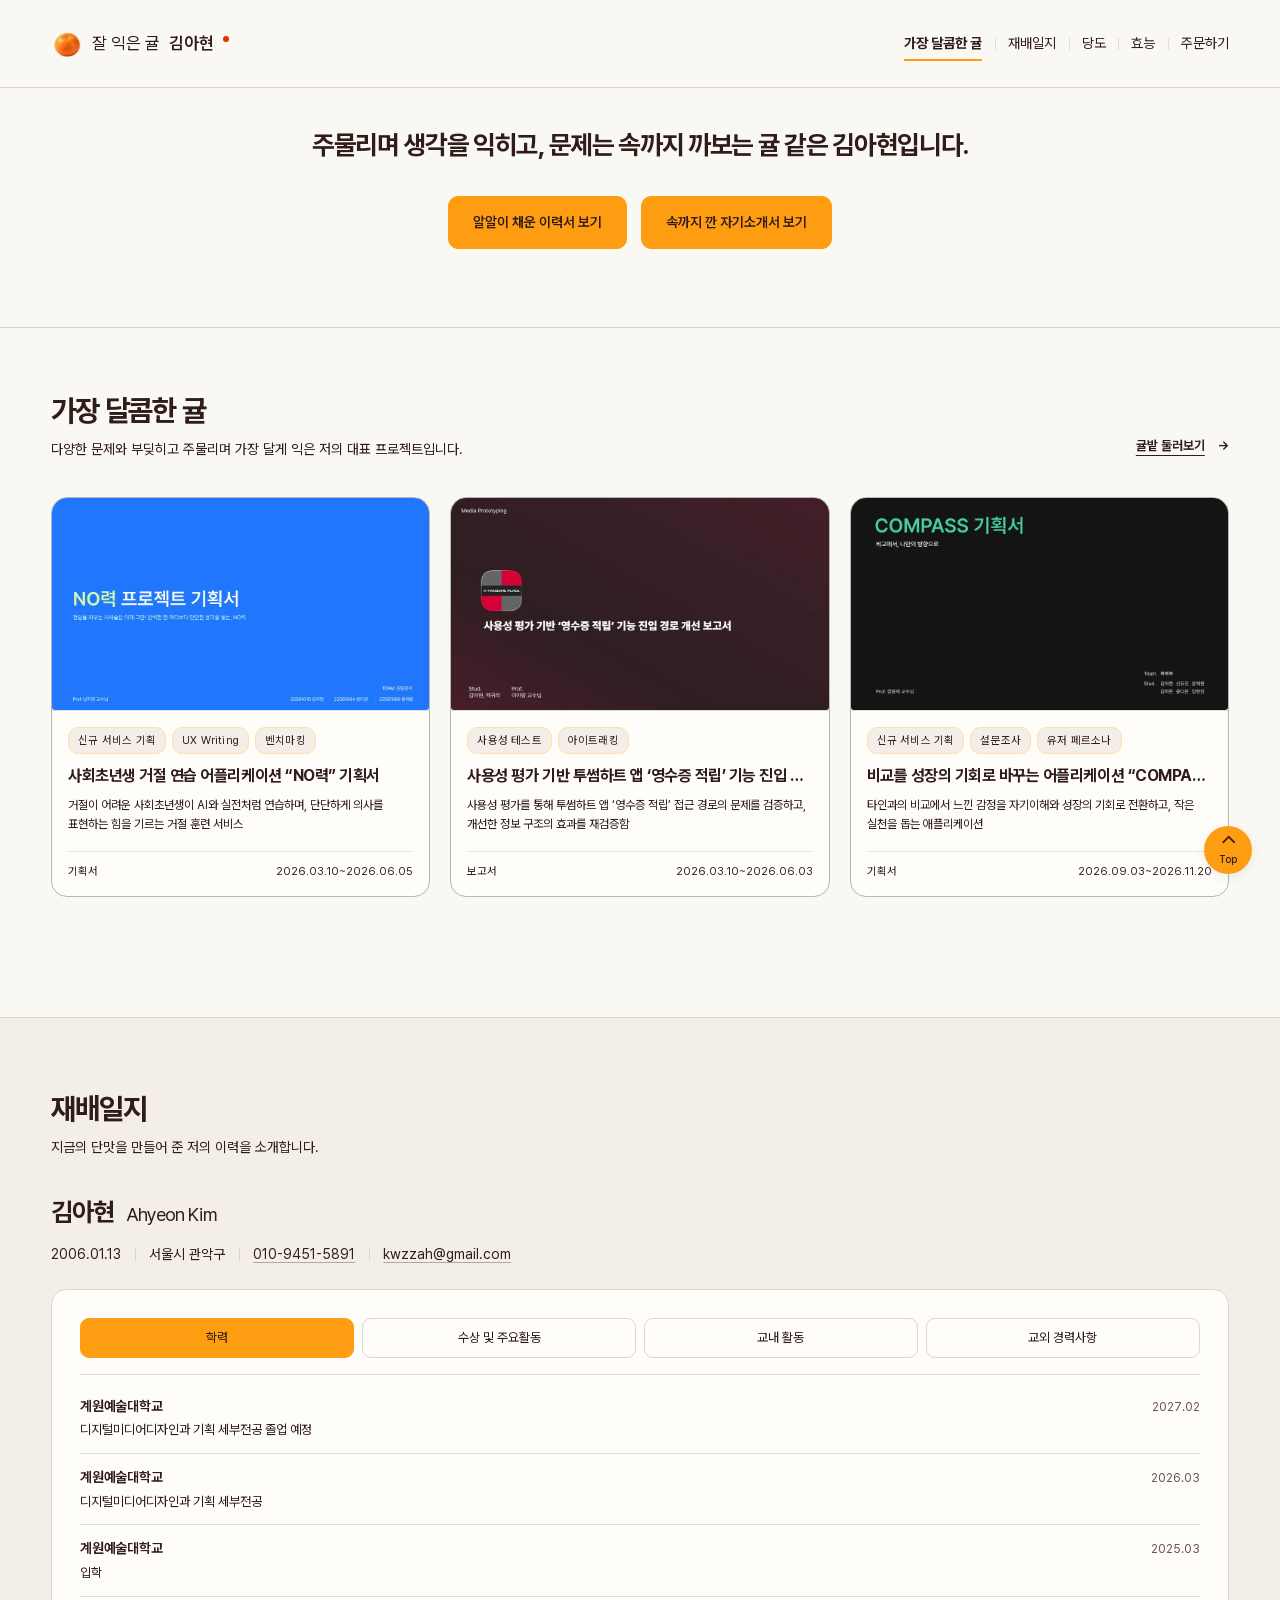
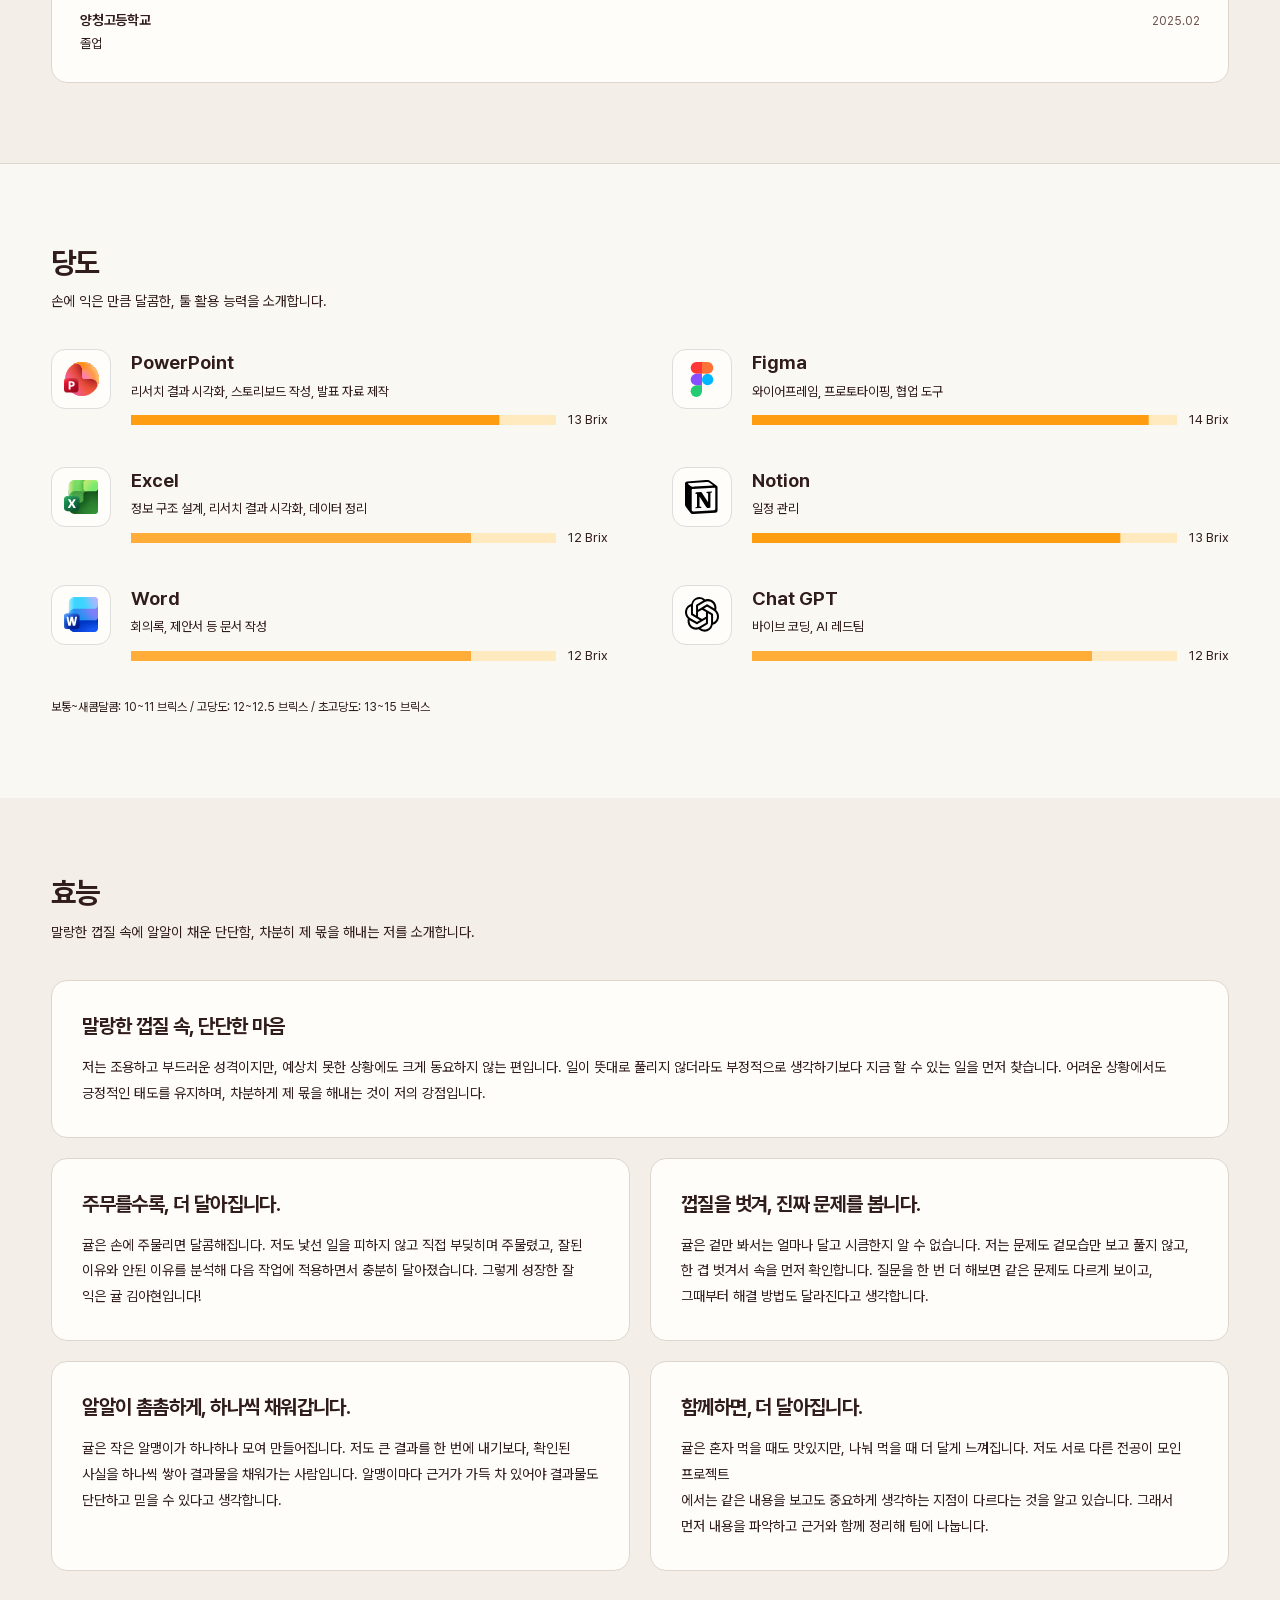
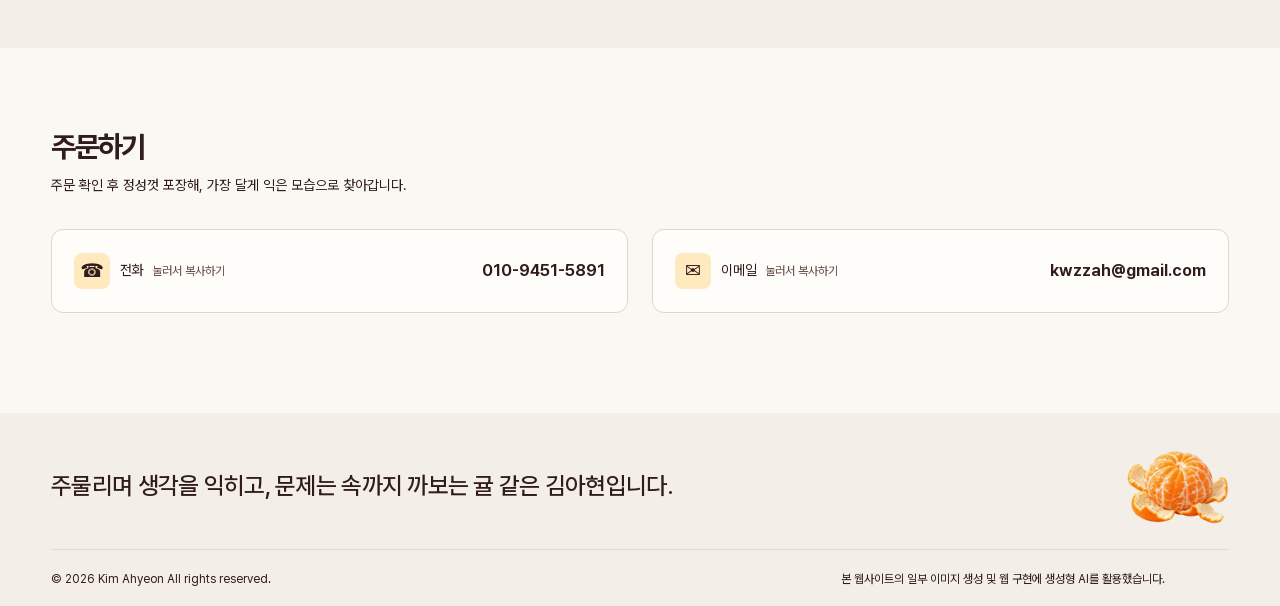
==== index.html @ 986c90f7 "Slightly increase spacing above career profile" ====
<!doctype html>
<html lang="ko">
<head>
  <meta charset="utf-8"><meta name="viewport" content="width=device-width, initial-scale=1">
  <meta name="description" content="주물리며 생각을 익히고, 문제는 속까지 까보는 귤 같은 기획자 김아현의 포트폴리오.">
  <meta name="theme-color" content="#FAF8F3"><title>잘 익은 귤 김아현</title>
  <link rel="icon" href="assets/brand-tangerine.webp" type="image/webp"><link rel="preload" href="assets/fonts/PretendardVariable.woff2" as="font" type="font/woff2" crossorigin>
  <link rel="stylesheet" href="styles.css?v=citrus-palette"><link rel="stylesheet" href="design-v2.css?v=citrus-palette"><link rel="stylesheet" href="storyboard.css?v=citrus-palette"><link rel="stylesheet" href="motion.css?v=citrus-palette">
  <script defer src="data.js?v=kindergarden-screen-previews"></script><script defer src="projects.js?v=detail-awards"></script><script defer src="app.js?v=career-chips"></script>
<script defer src="motion.js?v=contact-cards"></script><link rel="stylesheet" href="palette.css?v=career-profile-spacing"></head>
<body>
  <a class="skip" href="#main">본문 바로가기</a>
  <!-- GNB: 사용자가 지정한 간결한 일반 명칭, 기존 위치와 앵커는 유지. -->
  <header class="header"><a class="brand" href="#home" aria-label="김아현 포트폴리오 홈"><img src="assets/brand-tangerine.webp" alt="" width="32" height="32">잘 익은 귤 <b>김아현</b><span class="brand-dot"></span></a>
    <button id="menu-toggle" class="menu-toggle" aria-controls="gnb" aria-expanded="false">메뉴 <span>＋</span></button>
    <nav id="gnb" aria-label="주 메뉴"><a href="#projects">가장 달콤한 귤</a><a href="#career">재배일지</a><a href="#skills">당도</a><a href="#about">효능</a><a href="#contact">주문하기</a></nav>
  </header>
  <main id="main">
    <div id="home" aria-hidden="true"></div>
    <section id="introduction" class="section introduction" aria-labelledby="intro-title">
      <div class="introduction-copy"><h1 id="intro-title">주물리며 생각을 익히고, 문제는 속까지 까보는 귤 같은 김아현입니다.</h1><div id="personal-downloads" class="intro-documents"></div><p id="document-status" class="document-status" role="status"></p></div>
    </section>
    <!-- 프로젝트: 대표/보고서/기획서/제안서/스토리보드 2Depth를 필터로 제공. -->
    <!-- 메인은 NO력·투썸하트·COMPASS 세 건, 전체 작업은 별도 페이지로 연결. -->
    <section id="projects" class="section featured-projects" aria-labelledby="featured-title"><div class="section-head reveal"><div><h2 id="featured-title">가장 달콤한 귤</h2><p class="eyebrow featured-label">다양한 문제와 부딪히고 주물리며 가장 달게 익은 저의 대표 프로젝트입니다.</p></div><a class="button primary all-projects-link" href="projects.html"><span class="tour-label">귤밭 둘러보기</span> <span aria-hidden="true">→</span></a></div><div class="filters" id="project-filters" hidden></div><p id="project-count" class="sr-only" aria-live="polite"></p><div id="project-grid" class="project-grid"></div><noscript>대표 프로젝트: NO력, 투썸하트, COMPASS. 프로젝트 상세는 JavaScript를 켜면 확인할 수 있습니다.</noscript></section>
    <!-- 이력은 탭 대신 독립적인 선택 칩으로 구현. aria-pressed로 선택 상태 전달. -->
    <!-- A4-6 / A4-8: 이력은 좌측 제목·세로 칩, 우측 테두리 목록으로 구성. -->
    <section id="career" class="section career" aria-labelledby="career-title">
      <div class="career-sidebar">
        <h2 id="career-title">재배일지</h2>
        <p class="eyebrow">지금의 단맛을 만들어 준 저의 이력을 소개합니다.</p>
      </div>
      <section class="career-profile" aria-labelledby="career-profile-title">
        <h3 id="career-profile-title"></h3>
        <dl id="career-profile-details"></dl>
      </section>
      <div class="career-records">
        <div id="career-filters" class="filters" role="group" aria-label="이력 분류"></div>
        <ul id="career-list" class="career-entries" aria-label="학력"></ul>
      </div>
    </section>
    <!-- A4-8: 왼쪽 당도 안내, 오른쪽 도구별 막대. 값은 사용자 화면설계서 기준. -->
    <section id="skills" class="section sweetness" aria-labelledby="skills-title"><h2 id="skills-title">당도</h2><p class="eyebrow">손에 익은 만큼 달콤한, 툴 활용 능력을 소개합니다.</p><div class="sweetness-tools" id="tools"></div><p class="sweetness-legend">보통~새콤달콤: 10~11 브릭스 / 고당도: 12~12.5 브릭스 / 초고당도: 13~15 브릭스</p></section>
    <!-- A4-9: 귤 메타포를 설명하는 한 열의 소개 문단. -->
    <!-- v28: 귤이 굴러온 뒤 소개가 나타나는 스크롤 진행형 실험. -->
    <section id="about" class="section about" aria-labelledby="about-title">
      <div class="about-inner">
        <h2 id="about-title">효능</h2>
        <p class="eyebrow">말랑한 껍질 속에 알알이 채운 단단함, 차분히 제 몫을 해내는 저를 소개합니다.</p>
        <div class="about-stories">
          <article><h3>말랑한 껍질 속, 단단한 마음</h3><p>저는 조용하고 부드러운 성격이지만, 예상치 못한 상황에도 크게 동요하지 않는 편입니다. 일이 뜻대로 풀리지 않더라도 부정적으로 생각하기보다 지금 할 수 있는 일을 먼저 찾습니다. 어려운 상황에서도 긍정적인 태도를 유지하며, 차분하게 제 몫을 해내는 것이 저의 강점입니다.</p></article>
          <article><h3>주무를수록, 더 달아집니다.</h3><p>귤은 손에 주물리면 달콤해집니다. 저도 낯선 일을 피하지 않고 직접 부딪히며 주물렸고, 잘된 이유와 안된 이유를 분석해 다음 작업에 적용하면서 충분히 달아졌습니다. 그렇게 성장한 잘 익은 귤 김아현입니다!</p></article>
          <article><h3>껍질을 벗겨, 진짜 문제를 봅니다.</h3><p>귤은 겉만 봐서는 얼마나 달고 시큼한지 알 수 없습니다. 저는 문제도 겉모습만 보고 풀지 않고, 한 겹 벗겨서 속을 먼저 확인합니다. 질문을 한 번 더 해보면 같은 문제도 다르게 보이고, 그때부터 해결 방법도 달라진다고 생각합니다.</p></article>
          <article><h3>알알이 촘촘하게, 하나씩 채워갑니다.</h3><p>귤은 작은 알맹이가 하나하나 모여 만들어집니다. 저도 큰 결과를 한 번에 내기보다, 확인된 사실을 하나씩 쌓아 결과물을 채워가는 사람입니다. 알맹이마다 근거가 가득 차 있어야 결과물도 단단하고 믿을 수 있다고 생각합니다.</p></article>
          <article><h3>함께하면, 더 달아집니다.</h3><p>귤은 혼자 먹을 때도 맛있지만, 나눠 먹을 때 더 달게 느껴집니다. 저도 서로 다른 전공이 모인 프로젝트<br class="about-line-break">에서는 같은 내용을 보고도 중요하게 생각하는 지점이 다르다는 것을 알고 있습니다. 그래서 먼저 내용을 파악하고 근거와 함께 정리해 팀에 나눕니다.</p></article>
        </div>
      </div>
    </section>
    <section id="contact" class="section contact" aria-labelledby="contact-title">
      <div class="contact-heading">
        <h2 id="contact-title">주문하기</h2>
        <p class="eyebrow">주문 확인 후 정성껏 포장해, 가장 달게 익은 모습으로 찾아갑니다.</p>
      </div>
      <div id="contact-links" class="contact-links"></div>
    </section>
  </main>
  <p id="contact-toast" class="contact-toast" role="status"></p>
  <footer class="portfolio-footer"><div class="footer-main"><p>주물리며 생각을 익히고, 문제는 속까지 까보는 귤 같은 김아현입니다.</p><img src="assets/intro-tangerine.webp" loading="lazy" decoding="async" alt="껍질이 벗겨진 귤" width="1254" height="1254"></div><div class="footer-bottom"><span>© 2026 Kim Ahyeon All rights reserved.</span><span>본 웹사이트의 일부 이미지 생성 및 웹 구현에 생성형 AI를 활용했습니다.</span></div></footer>
  <a class="back-to-top" href="#home" aria-label="맨 위로 이동"><span class="top-arrow" aria-hidden="true">⌃</span><span class="top-label" aria-hidden="true">Top</span></a>
  <!-- 네이티브 dialog: 모달 밖 inert, Tab 포커스 제한, Esc 지원. 해시로 직접 링크 가능. -->
  <dialog id="project-dialog" aria-labelledby="detail-title" aria-describedby="detail-summary"><header class="detail-header"><div><h2 id="detail-title" tabindex="-1"></h2><p id="detail-summary"></p></div><button id="detail-close" type="button" aria-label="프로젝트 상세 닫기">×</button></header><article id="project-detail" class="detail-body"></article></dialog>
</body></html>
---- styles.css ----
/* 1. 디자인 토큰: PDF의 흰 배경/주황 강조를 웹용 아이보리·귤색으로 확장.
 * PDF에 색상값과 폰트 지정은 없으므로 아래 값은 구현자가 선택한 값이다.
 * 외부 폰트·라이브러리 없이 오프라인에서도 동작한다. */
:root{--paper:#f7f5ed;--ink:#28372c;--muted:#647067;--orange:#b84909;--fruit:#ff8b16;--line:#d6d8cc;--green:#344e3a;--radius:22px;--pad:clamp(22px,5.7vw,100px)}
*{box-sizing:border-box}html{scroll-behavior:smooth;scroll-padding-top:100px}body{margin:0;background:var(--paper);color:var(--ink);font-family: "Pretendard","Apple SD Gothic Neo","Malgun Gothic",system-ui,sans-serif;line-height:1.65;word-break:keep-all}button,input,textarea{font:inherit}button,a{-webkit-tap-highlight-color:transparent}button{cursor:pointer}a{color:inherit;text-underline-offset:5px}button:disabled{cursor:default}img{max-width:100%;display:block}h1,h2,h3,h4,p{margin:0}h1,h2{letter-spacing:-.055em;line-height:1.22}h2{font-size:clamp(34px,4.1vw,62px);font-weight:600}h3{font-size:24px;letter-spacing:-.035em}em{color:var(--ink);font-style:normal}small{font-size:12px}a:focus-visible,button:focus-visible,input:focus-visible,textarea:focus-visible{outline:3px solid var(--orange);outline-offset:5px}.sr-only{position:absolute;width:1px;height:1px;padding:0;overflow:hidden;clip:rect(0,0,0,0);white-space:nowrap}.skip{position:fixed;top:-70px;left:20px;background:var(--ink);color:var(--ink);padding:12px;z-index:100}.skip:focus{top:15px}
/* 2. 전역 내비게이션: sticky 위치와 앵커 여백. 모바일은 명시적 펼침 버튼. */
.header{height:88px;padding:0 var(--pad);display:flex;align-items:center;justify-content:space-between;border-bottom:1px solid var(--line);position:sticky;top:0;background:rgba(247,245,237,.96);z-index:20;gap:25px}.brand{display:flex;align-items:center;gap:9px;text-decoration:none;white-space:nowrap;font-size:17px}.brand b{font-weight:600}.brand-dot{width:6px;height:6px;border-radius:50%;background:var(--orange);align-self:flex-start;margin-top:8px}.header nav{display:flex;align-items:center;gap:clamp(15px,2.5vw,40px)}nav a{text-decoration:none;font-size:14px;position:relative}nav small{display:block;color:var(--ink);font-size:10px}nav a::after{content:'';position:absolute;bottom:-6px;left:0;width:0;height:2px;background:var(--orange);transition:width .2s}nav a:hover::after,nav a[aria-current]::after{width:100%}.nav-contact{border:1px solid var(--ink);border-radius:30px;padding:9px 17px}.menu-toggle{display:none;border:0;background:transparent}.section{padding:100px var(--pad);scroll-margin-top:20px;max-width:1800px;margin:auto}.eyebrow{font-size:11px;letter-spacing:.15em;font-weight:600;margin-bottom:22px}.live-dot{display:inline-block;background:var(--orange);width:7px;height:7px;border-radius:50%;margin-right:7px}.button{display:inline-flex;align-items:center;justify-content:space-between;gap:35px;border-radius:40px;padding:17px 26px;text-decoration:none;border:1px solid var(--ink);font-size:14px;transition:transform .2s,background .2s}.button:hover{transform:translateY(-3px)}.primary{background:var(--green);color:var(--ink)}.primary:hover{background:#203b28}
/* 3. 귤 히어로. 벡터 자산은 해상도 독립적이고 장식은 보조기기에서 제외된다. */
.hero{display:grid;grid-template-columns:1fr 1fr;align-items:center;padding-top:70px;padding-bottom:25px;gap:30px;min-height:calc(100svh - 88px)}h1{font-size:clamp(44px,5.1vw,80px);font-weight:600}.hero-description{color:var(--ink);font-size:15px;margin:24px 0 30px}.document-links{display:flex;gap:20px;flex-wrap:wrap;margin-top:23px;font-size:12px}.unavailable{color:var(--ink);font-size:12px}.hero-art{position:relative;display:flex;flex-direction:column;align-items:center;justify-content:center;min-height:480px}.orbit-label{font-size:10px;letter-spacing:.25em;transform:rotate(-10deg);margin-bottom:0}.fruit-button{border:0;background:transparent;position:relative;padding:0;width:min(100%,520px);aspect-ratio:1;border-radius:50%}.whole{display:block;transition:transform .5s,opacity .4s}.whole img{width:100%;filter:drop-shadow(12px 30px 17px #7f6b3521)}.fruit-button:hover .whole{transform:rotate(-7deg) scale(1.04)}.inside{position:absolute;inset:17%;border-radius:50%;background:repeating-conic-gradient(#ffba51 0deg 66deg,#fff0c8 66deg 72deg);border:16px solid #f48213;opacity:0;transform:scale(.7) rotate(-25deg);transition:opacity .4s,transform .5s;box-shadow:0 20px 30px #ac691820}.inside span{position:absolute;font-size:14px;font-weight:700;color:var(--ink)}.inside span:nth-child(1){left:60%;top:25%}.inside span:nth-child(2){left:68%;top:55%}.inside span:nth-child(3){left:41%;top:73%}.inside span:nth-child(4){left:15%;top:50%}.inside span:nth-child(5){left:28%;top:20%}.fruit-button[aria-pressed=true] .whole{opacity:0;transform:scale(.8) rotate(15deg)}.fruit-button[aria-pressed=true] .inside{opacity:1;transform:scale(1) rotate(0)}.sticker{position:absolute;right:0;top:58%;background:#eef0d8;border:1px solid #536944;border-radius:50%;width:118px;height:118px;display:flex;flex-direction:column;justify-content:center;align-items:center;transform:rotate(14deg);font-size:16px;line-height:1.2;pointer-events:none}.sticker b{font-size:30px}.sticker small{margin-top:8px}.art-caption{font-size:12px;transform:rotate(-4deg);color:var(--ink)}.art-caption span{font-size:28px;padding-left:10px}.hero-foot{grid-column:1/-1;display:flex;justify-content:space-between;border-top:1px solid var(--line);padding-top:24px;font-size:10px;color:var(--ink);margin-top:30px}.hero-foot a{text-decoration:none;letter-spacing:.15em}.manifesto{background:var(--green);color:var(--ink);display:flex;align-items:center;justify-content:space-around;gap:25px;padding:22px;overflow:hidden;font-size:clamp(15px,2.5vw,34px);letter-spacing:-.03em;white-space:nowrap}.manifesto img{width:35px;transform:rotate(-15deg)}
/* 4. 목록: 첫 대표 프로젝트는 넓게, 나머지는 두 열. 문서 종류는 필터로 분리. */
.section-head{display:flex;justify-content:space-between;align-items:flex-end;margin-bottom:35px;gap:30px}.section-head>p{font-size:14px;color:var(--ink)}.filters{display:flex;gap:8px;flex-wrap:wrap;margin-bottom:30px}.filters button{border:1px solid var(--line);border-radius:30px;background:transparent;padding:10px 18px;font-size:13px;color:var(--ink);transition:background .2s}.filters button:hover{border-color:var(--green)}.filters button[aria-pressed=true]{background:var(--ink);color:var(--ink);border-color:var(--ink)}.project-grid{display:grid;grid-template-columns:1fr 1fr;gap:38px 26px}.project-card{min-width:0}.project-card:first-child.featured{grid-column:1/-1;display:grid;grid-template-columns:1.4fr 1fr;gap:40px;align-items:center}.card-visual{position:relative;min-height:280px;aspect-ratio:1.55;border-radius:var(--radius);padding:32px;display:flex;align-items:center;justify-content:center;overflow:hidden;text-decoration:none;background:#e1e7f2}.blue{background:#dbe5f8}.wine{background:#eadbda}.purple{background:#e4def2}.green{background:#e3ead5}.sand{background:#ede3d1}.sage{background:#dee7df}.mint{background:#d6e9e0}.card-visual img{width:100%;box-shadow:0 14px 35px #25302222;transition:transform .4s;border-radius:3px}.card-visual:hover img{transform:rotate(-2deg) scale(1.04)}.card-visual .card-number{position:absolute;top:18px;left:20px;font-size:11px;letter-spacing:.13em}.card-arrow{position:absolute;right:17px;bottom:17px;border-radius:50%;width:42px;height:42px;display:grid;place-items:center;background:var(--paper);font-size:23px;transition:transform .25s}.card-visual:hover .card-arrow{transform:rotate(45deg)}.card-type-art{text-align:center;font-size:clamp(32px,4vw,64px);letter-spacing:-.04em;font-weight:600}.card-type-art small{display:block;font-size:12px;letter-spacing:.15em;font-weight:400}.card-meta{padding-top:20px}.featured .card-meta{padding:0}.tag-row{display:flex;gap:8px;flex-wrap:wrap;margin-bottom:13px;font-size:10px;letter-spacing:.02em}.tag-row span{border:1px solid var(--line);border-radius:20px;padding:4px 9px}.tag-row .award{background:#edf0df;border-color:#9aa77d}.card-meta h3{font-size:28px;margin-bottom:10px}.card-meta h3 a{text-decoration:none}.card-meta p{font-size:14px;color:var(--ink);margin-bottom:18px}.text-link{font-size:13px;font-weight:600}.source-note{font-size:11px;color:var(--ink);margin-top:26px}.career{border-top:1px solid var(--line);border-bottom:1px solid var(--line);background:#eff0e5}.career-layout{display:grid;grid-template-columns:.7fr 1.3fr;gap:65px}.tree-art{display:flex;align-items:center;justify-content:center;flex-direction:column;padding-top:15px}.tree-crown{background:#d5dfc6;border-radius:50% 50% 45% 45%;height:250px;width:280px;position:relative}.tree-crown img{width:90px;position:absolute;left:90px;top:60px}.tree-crown span{position:absolute;font-size:12px;border:1px solid #8b9b73;border-radius:30px;padding:5px 12px;left:20px;top:65px}.tree-crown span+span{left:auto;right:20px;top:150px}.tree-trunk{width:9px;height:75px;background:#788365;margin-top:-8px}.tree-art>p{font-size:10px;letter-spacing:.16em;border-top:1px solid #8b9b73;padding-top:15px;width:90%;text-align:center}.career-row{padding:24px 0;border-bottom:1px solid #c9cebf;display:grid;grid-template-columns:60px 1fr;gap:18px}.career-row>span{color:var(--ink);font-size:13px}.career-row h3{font-size:19px}.career-row p{font-size:13px;color:var(--ink);margin-top:6px}.skill-layout{display:grid;grid-template-columns:1fr 1fr;gap:50px}.tool-panel{border:1px solid var(--line);padding:35px;border-radius:var(--radius)}.tool-panel>p{font-size:13px;color:var(--ink);margin-top:8px}.tool-list{margin-top:22px}.tool-item{padding:14px 0;border-bottom:1px solid var(--line);display:flex;justify-content:space-between;align-items:center;gap:15px}.tool-item span{font-size:10px;color:var(--ink);text-align:right}.process{padding:0;list-style:none;margin:24px 0 0}.process li{display:flex;gap:22px;padding:23px 0;border-top:1px solid var(--line)}.process li>span{color:var(--ink);font-size:12px}.process h4{font-size:20px}.process p{font-size:14px;color:var(--ink);margin:8px 0}.process a{font-size:12px}.about{display:grid;grid-template-columns:1fr 1.3fr;gap:60px;background:#ece8dc;border-radius:32px;margin:0 var(--pad);padding:70px;max-width:none}.about-seal{display:grid;place-content:center;border:1px solid var(--orange);color:var(--ink);height:120px;width:120px;border-radius:50%;text-align:center;transform:rotate(-12deg);margin-top:40px}.large-copy{font-size:clamp(24px,2.7vw,40px);line-height:1.45;letter-spacing:-.035em;margin-bottom:25px}.about-copy>p:not(.large-copy){font-size:14px;margin-top:18px;color:var(--ink)}.profile{margin-top:35px}.profile div{display:grid;grid-template-columns:90px 1fr;padding:10px 0;border-top:1px solid #c8c7bc;font-size:13px}.profile dd{margin:0}.profile dt{color:var(--ink)}.contact{display:grid;grid-template-columns:1fr 1fr;gap:80px}.contact>div>p:not(.eyebrow){margin-top:25px;color:var(--ink);font-size:14px}.contact-info{font-size:13px;margin-top:35px}.contact-info div{display:grid;grid-template-columns:65px 1fr;padding:9px 0}.contact-info dd{margin:0;color:var(--ink);overflow-wrap:anywhere}.contact form{padding:34px;border:1px solid var(--line);border-radius:var(--radius)}form h3{margin-bottom:22px}form label{display:block;font-size:12px;margin:18px 0 8px}input,textarea{display:block;width:100%;border:0;border-bottom:1px solid #a8b0a3;background:transparent;border-radius:0;padding:10px 0;color:var(--ink);font-size:14px}textarea{resize:vertical}form .button{width:100%;margin-top:26px}#form-status{font-size:11px;color:var(--ink);margin-top:15px}footer{padding:35px var(--pad);border-top:1px solid var(--line);display:flex;align-items:center;justify-content:space-between;gap:25px;font-size:10px}footer p{max-width:330px;color:var(--ink)}footer>a:last-child{white-space:nowrap}
/* 5. 상세 보기: 충분한 너비와 내부 스크롤. 표지는 실제 PDF 발췌만 사용. */
dialog{width:min(1100px,calc(100% - 32px));max-height:calc(100svh - 32px);padding:0;background:var(--paper);color:var(--ink);border:1px solid var(--line);border-radius:22px}dialog::backdrop{background:#142619a8;backdrop-filter:blur(5px)}body.modal-open{overflow:hidden}.dialog-bar{display:flex;justify-content:space-between;align-items:center;position:sticky;top:0;z-index:2;padding:18px 28px;background:var(--paper);border-bottom:1px solid var(--line);font-size:13px}.dialog-bar button{background:var(--ink);color:var(--ink);border:0;border-radius:25px;padding:8px 17px}.back-link{text-decoration:none}#project-detail{padding:clamp(22px,5vw,60px)}#project-detail h2{font-size:clamp(32px,4vw,54px);margin-bottom:16px}.detail-intro{font-size:18px;color:var(--ink);margin-bottom:30px}.detail-nav{display:flex;gap:15px;flex-wrap:wrap;font-size:12px;margin:25px 0}.detail-meta{display:grid;grid-template-columns:1fr 1fr;gap:0 30px;margin:20px 0 40px}.detail-meta div{border-top:1px solid var(--line);padding:14px 0;font-size:13px}.detail-meta dt{color:var(--ink);font-size:11px}.detail-meta dd{margin:5px 0 0}.detail-section{margin-top:42px;scroll-margin-top:90px}.detail-section h3{margin-bottom:14px}.detail-section p{font-size:14px;color:var(--ink)}.detail-section img{width:100%;border-radius:8px;margin:20px 0 10px}.download-row{display:flex;justify-content:space-between;gap:20px;align-items:center;border-top:1px solid var(--line);padding:18px 0}.download-row strong{font-size:14px}.download-row .button{padding:10px 18px;white-space:nowrap}.detail-end{border-top:1px solid var(--line);margin-top:45px;padding-top:25px;display:flex;justify-content:space-between;gap:20px;font-size:13px}
/* 6. 모션: 콘텐츠는 기본 노출. observer 생성 후에만 reveal 대기 상태 적용.
 * reduced-motion에서는 모든 이동/회전과 smooth scroll을 제거한다. */
.reveal{transition:opacity .65s,transform .65s}.motion-ready .reveal:not(.visible){opacity:0;transform:translateY(22px)}
@media(min-width:1600px){.hero{min-height:820px}}@media(max-width:1000px){.header{padding:0 24px}nav small{display:none}.header nav{gap:17px}.hero{padding-top:50px}.hero-art{min-height:350px}.sticker{width:90px;height:90px;right:-8px}.sticker b{font-size:24px}.career-layout{gap:25px}.skill-layout,.contact{gap:30px}.about{padding:45px;gap:30px}footer p{display:none}.card-visual{padding:25px;min-height:230px}}
@media(max-width:740px){html{scroll-padding-top:80px}.header{height:72px}.brand{font-size:15px}.menu-toggle{display:block;font-size:13px}.menu-toggle span{margin-left:8px}.header nav{display:none;position:absolute;top:72px;left:0;right:0;background:var(--paper);padding:20px 24px;border-bottom:1px solid var(--line);flex-direction:column;align-items:stretch;gap:0}.header nav.open{display:flex}.header nav a{padding:13px 0}.header nav small{display:inline;margin-left:10px}.header nav .nav-contact{padding:12px 18px;margin-top:10px}.section{padding-top:65px;padding-bottom:65px}.hero{grid-template-columns:1fr;padding-top:45px;gap:10px}.hero h1{font-size:clamp(42px,8.5vw,62px)}.hero-copy{position:relative;z-index:1}.hero-description{font-size:14px}.hero-art{min-height:0;width:min(100%,350px);justify-self:center;margin-top:20px}.orbit-label{font-size:8px}.fruit-button{max-width:340px}.sticker{right:0}.hero-foot{margin-top:25px;padding-top:20px;gap:15px}.hero-foot>span:first-child{display:none}.manifesto{justify-content:flex-start;font-size:21px;padding:18px}.manifesto img{width:27px}.section-head{display:block}.section-head>p{margin-top:20px}.eyebrow{margin-bottom:16px}.filters{gap:7px}.filters button{font-size:12px;padding:8px 12px}.project-grid{grid-template-columns:1fr;gap:32px}.project-card:first-child.featured{display:block}.card-visual{min-height:220px}.featured .card-meta{padding-top:20px}.card-meta h3{font-size:25px}.career-layout,.skill-layout,.contact,.about{grid-template-columns:1fr}.tree-art{display:none}.tool-panel{padding:25px}.about{padding:40px 25px;margin:0 16px}.about-label{display:grid;grid-template-columns:1fr 100px}.about-label .eyebrow{grid-column:1/-1}.about-seal{margin-top:0;width:95px;height:95px;font-size:13px}.profile{margin-bottom:0}.contact form{padding:25px}.contact{gap:35px}footer{flex-wrap:wrap;padding:28px 22px;gap:20px}footer .brand{width:100%}.detail-meta{grid-template-columns:1fr}.download-row{align-items:flex-start;flex-direction:column;gap:8px}.dialog-bar{padding:15px}.detail-end{flex-wrap:wrap}.inside span{font-size:11px}}
@media(prefers-reduced-motion:reduce){html{scroll-behavior:auto}*,*::before,*::after{animation:none!important;transition:none!important}.motion-ready .reveal:not(.visible){opacity:1;transform:none}.fruit-button:hover .whole{transform:none}.card-visual:hover img{transform:none}.button:hover{transform:none}}
---- design-v2.css ----
/* 요청한 두 번째 디자인 버전. 공통 섹션/접근성 규칙은 styles.css를 재사용한다.
 * Pretendard를 로컬 번들로 제공해 설치 여부와 네트워크 상태에 의존하지 않는다. */
@font-face{font-family:'Pretendard';src:url('assets/fonts/PretendardVariable.woff2') format('woff2');font-weight:100 900;font-style:normal;font-display:swap}
:root{--paper:#FAFAFA;--ink:#222222;--muted:#696969;--orange:#FF9900;--fruit:#FF9900;--line:#e7e7eb;--green:#222222;--radius:22px;--pad:clamp(22px,4vw,76px)}
body{font-family:'Pretendard',system-ui,sans-serif;background:#FAFAFA}em{color:var(--ink);text-decoration:underline;text-decoration-color:var(--orange);text-decoration-thickness:.075em;text-underline-offset:.11em}.header{background:rgba(250,250,250,.97)}.primary{background:var(--orange);border-color:var(--orange);color:var(--ink);font-weight:650}.primary:hover{background:#ffb13c}.brand img{object-fit:contain}.section-head>p{max-width:270px}.nav-contact{border-color:#d1d1d1}.hero{gap:20px;padding-top:40px;padding-bottom:20px;min-height:calc(100svh - 88px)}h1{font-size:clamp(42px,4.6vw,70px)}.hero-description{margin:22px 0}.document-links{margin-top:18px}.hero-art{min-height:420px}.orbit-label{transform:none;letter-spacing:.16em;color:var(--ink);font-size:10px}.fruit-button{width:min(100%,540px);border-radius:20px}.fruit-scene{display:block;position:relative;width:100%;aspect-ratio:1;will-change:transform}.fruit-scene>span{position:absolute;inset:0;display:block}.fruit-scene img{height:100%;width:100%;object-fit:contain;filter:none}.whole{opacity:1;transition:opacity .25s;z-index:2}.fruit-button:hover .whole{transform:none}.peeled-photo{opacity:0;transform:scale(.93);transition:opacity .7s .1s,transform .9s;z-index:1}.peel-shell{opacity:0;z-index:3;pointer-events:none;transform-origin:50% 80%;transition:transform 1s cubic-bezier(.2,.7,.2,1),opacity .85s}.peel-left{clip-path:polygon(0 0,50% 0,49% 100%,0 100%)}.peel-right{clip-path:polygon(50% 0,100% 0,100% 100%,51% 100%)}.fruit-button.peeling .whole{opacity:0}.fruit-button.peeling .peeled-photo{opacity:1;transform:scale(1)}.fruit-button.peeling .peel-left{animation:rind-left 1.15s both}.fruit-button.peeling .peel-right{animation:rind-right 1.15s both}.fruit-button.squeezing .fruit-scene{animation:knead .72s cubic-bezier(.36,0,.26,1)}
/* 첫 번째와 두 번째 제스처: 살짝 줄었다 원래 크기로 돌아오며 부드러운 질감을 표현. */
@keyframes knead{0%,100%{transform:scale(1)}38%{transform:scale(.91,.88) rotate(-1.2deg)}68%{transform:scale(1.025,1.015) rotate(.5deg)}}
/* 사진 껍질 레이어를 좌우로 열며 같은 구도의 속살 사진으로 전환. */
@keyframes rind-left{0%{opacity:1;transform:none}70%{opacity:.55;transform:translate(-12%,13%) rotate(-15deg) scale(.93)}100%{opacity:0;transform:translate(-19%,22%) rotate(-24deg) scale(.9)}}
@keyframes rind-right{0%{opacity:1;transform:none}70%{opacity:.55;transform:translate(12%,13%) rotate(15deg) scale(.93)}100%{opacity:0;transform:translate(19%,22%) rotate(24deg) scale(.9)}}
.intro-progress{display:flex;gap:15px;justify-content:center;margin-top:-4px;font-size:11px;color:var(--ink)}.intro-progress span{border-top:2px solid #ddd;padding-top:7px;transition:border-color .3s,color .3s}.intro-progress span.complete{border-color:var(--orange);color:var(--ink)}.art-caption{margin-top:13px;transform:none;text-align:center;font-size:12px}.hero-foot{margin-top:15px;padding-top:16px}.hero-foot a{letter-spacing:0}.hero-foot>span:last-child{font-variant-numeric:tabular-nums;color:var(--ink)}.manifesto{background:#fff1d9;color:var(--ink);border-block:1px solid #ffe0a8;font-size:clamp(17px,2vw,27px)}.manifesto img{width:30px;transform:none}.career{background:#f5f5f7}.tree-crown{background:#efefef}.tree-trunk{background:#aaa}.tree-art>p{border-color:#ccc}.career-row{border-color:var(--line)}.career-row>span,.process li>span{color:var(--ink)}.about{background:#f0f0f2}.about-seal{background:#fff7e7;color:var(--ink);border-color:var(--orange)}
.fruit-scene{overflow:hidden;border-radius:20px}/* 껍질의 이동 레이어가 페이지 가로 넘침을 만들지 않게 한정한다. */
/* 이미지/역량/제목/한줄소개/날짜를 하나의 카드 안에 그룹화.
 * 첫 카드만 늘리는 규칙을 제거해 대표 프로젝트도 동등한 무게로 보인다. */
.project-grid{display:grid;grid-template-columns:repeat(4,minmax(0,1fr));gap:24px}.project-card,.project-card:first-child.featured{grid-column:auto;display:flex;flex-direction:column;gap:0;border:1px solid #e9e9ef;border-radius:22px;overflow:hidden;background:#fff;transition:transform .22s,box-shadow .22s;min-width:0}.project-card:hover{transform:translateY(-5px);box-shadow:0 12px 26px #2222220a}.card-visual{border-radius:0;min-height:0;width:100%;aspect-ratio:1.55;padding:20px;flex-shrink:0}.card-visual img{width:100%;height:auto;max-height:100%;object-fit:contain;box-shadow:0 7px 18px #22222213;transition:transform .4s}.card-visual:hover img{transform:scale(1.035)}.card-type-art{font-size:clamp(24px,2.7vw,42px);line-height:1.3}.card-type-art small{font-size:10px;letter-spacing:0;margin-top:10px}.card-arrow{width:29px;height:29px;right:12px;bottom:12px;font-size:17px}.card-meta,.featured .card-meta{display:flex;flex-direction:column;flex:1;padding:20px}.tag-row{gap:6px;margin-bottom:13px;min-height:28px}.tag-row span{font-size:11px;padding:4px 9px;line-height:1.6;background:#fff7e8;border:1px solid #ffe0a6;color:var(--ink);border-radius:10px}.card-meta h3{font-size:23px;line-height:1.3;letter-spacing:-.025em;margin:0 0 12px}.card-meta h3 a{display:inline-block}.card-meta p.card-summary{font-size:14px;line-height:1.65;color:var(--ink);min-height:70px;margin:0 0 25px;font-weight:400}.card-date{border-top:1px solid #eeeeef;padding-top:14px;display:flex;gap:8px;align-items:center;margin-top:auto;color:var(--ink);font-size:12px;line-height:1.5}.card-date>span:first-child{color:var(--ink);font-size:18px}.filters button[aria-pressed=true]{background:#222;color:var(--ink)}.tool-item span{color:var(--ink)}.contact form{background:#fff}.profile div{border-color:#d9d9df}
@media(min-width:1600px){.hero{min-height:calc(100svh - 88px)}}
@media(max-width:1000px){.project-grid{grid-template-columns:repeat(2,minmax(0,1fr))}.card-type-art{font-size:36px}.hero-art{min-height:340px}.intro-progress{gap:10px;font-size:10px}}
@media(max-width:740px){.hero{min-height:calc(100svh - 72px);grid-template-columns:1fr;padding-top:25px;padding-bottom:18px;gap:8px}.hero h1{font-size:clamp(32px,7.8vw,48px)}.hero .eyebrow{font-size:9px;margin-bottom:14px}.hero-description{font-size:12px;margin:14px 0}.hero .button{font-size:12px;padding:12px 18px}.document-links{font-size:10px;margin-top:12px;gap:15px}.document-links .unavailable{font-size:10px}.hero-art{width:min(100%,290px);min-height:0;margin-top:0}.fruit-button{width:260px;max-width:100%}.orbit-label{font-size:8px;margin-top:7px}.intro-progress{margin-top:-9px;font-size:10px;gap:13px}.art-caption{font-size:10px;margin-top:8px}.hero-foot{margin-top:8px;font-size:9px;padding-top:12px;gap:10px}.hero-foot a{font-size:9px}.hero-foot>span:first-child{display:none}.project-grid{grid-template-columns:repeat(2,minmax(0,1fr));gap:14px}.card-meta,.featured .card-meta{padding:16px}.card-meta h3{font-size:20px}.card-meta p.card-summary{font-size:12px;min-height:80px}.tag-row span{font-size:10px;padding:3px 6px}.card-visual{padding:13px}.card-type-art{font-size:25px}.card-date{font-size:10px}.project-card{border-radius:18px}.manifesto{font-size:18px}.about-seal{background:#fff7e7}}
@media(max-width:520px){.project-grid{grid-template-columns:1fr}.card-meta{padding:22px}.card-meta p.card-summary{min-height:0;font-size:14px}.card-visual{aspect-ratio:1.7;padding:22px}.card-meta h3{font-size:25px}.card-date{font-size:12px}.tag-row span{font-size:12px}.card-type-art{font-size:40px}}
@media(prefers-reduced-motion:reduce){.fruit-button.squeezing .fruit-scene{animation:none}.fruit-button.peeling .peel-shell{animation:none;opacity:0}.peeled-photo{transition:none}.project-card:hover{transform:none;box-shadow:none}}

/* v3: 인트로와 소개를 별도 화면으로 분리. nav의 위치·세 단계 모션은 유지한다. */
.hero.section{display:flex;align-items:center;justify-content:center;height:calc(100svh - 88px);min-height:420px;padding:20px var(--pad);gap:0}
.hero .hero-art{display:flex;flex-direction:column;align-items:center;justify-content:center;width:100%;min-height:0;margin:0}
.intro-caption{color:var(--ink);font-size:14px;font-weight:400;letter-spacing:0;text-align:center;margin:0 0 16px}
.hero .fruit-button{width:clamp(240px,44vw,520px);max-width:min(100%,58svh);margin:0;padding:0;background:transparent;border:0}
.introduction{display:grid;grid-template-columns:minmax(0,1.35fr) minmax(0,1fr);gap:20px;align-items:center;min-height:calc(100svh - 88px);padding-block:80px}
.introduction-copy{text-align:left;min-width:0}
.introduction h1{font-size:clamp(24px,3vw,48px);font-weight:650;letter-spacing:-.05em;line-height:1.65;text-align:left}
.introduction h1 span{display:block;white-space:nowrap}
.introduction-fruit{width:100%;max-width:470px;height:auto;aspect-ratio:1 / 1;object-fit:contain;align-self:center;justify-self:center}
.intro-documents{display:flex;flex-wrap:wrap;gap:14px;margin-top:30px}
.intro-documents .button{background:#FF9900;border-color:#FF9900;color:var(--ink);padding:14px 24px;justify-content:center;gap:0;font-size:14px;font-weight:600}
.intro-documents .button:hover{background:#ffae33}
.document-status{font-size:12px;color:var(--ink);margin-top:14px;min-height:20px}
@media(max-width:740px){.hero.section{height:calc(100svh - 72px);min-height:350px;padding:20px}.hero .hero-art{width:100%;margin:0}.intro-caption{font-size:12px;margin-bottom:15px}.hero .fruit-button{width:clamp(240px,72vw,400px);max-width:min(100%,55svh)}.introduction{grid-template-columns:1fr;gap:24px;min-height:calc(100svh - 72px);padding:65px 22px}.introduction h1{font-size:clamp(19px,4.7vw,32px);line-height:1.7}.intro-documents{margin-top:24px;gap:10px}.intro-documents .button{padding:12px 18px;font-size:13px}.introduction-fruit{width:min(75%,320px);grid-row:2}}

/* v6: 메인 대표 작업 / 별도 전체 프로젝트 페이지.
 * 대표 작업의 빈 슬롯은 링크 없는 카드로 상태를 명확히 알린다. */
[hidden]{display:none!important}
.featured-label{letter-spacing:0;font-size:13px;color:var(--ink);margin-bottom:18px}
.featured-projects .project-grid{grid-template-columns:repeat(3,minmax(0,1fr))}
.all-projects-link{white-space:nowrap;align-self:center}
.all-projects .section-head{margin-top:32px}
.all-projects h1{font-size:clamp(34px,4.1vw,62px)}
.project-pending .card-visual{display:flex;align-items:center;justify-content:center}
.project-pending:hover{transform:none;box-shadow:none}
.header nav{gap:clamp(12px,1.7vw,28px)}
@media(max-width:1000px){.featured-projects .project-grid{grid-template-columns:repeat(2,minmax(0,1fr))}}
@media(max-width:740px){.all-projects-link{margin-top:24px}.header nav{gap:0}}
@media(max-width:520px){.featured-projects .project-grid{grid-template-columns:1fr}}

/* v8: 사용자 화면설계서 A4-6 / A4-8의 큰 틀.
 * 주황색 주석은 화면에 표시하지 않는다. 기존 실제 콘텐츠와 날짜 상태를 유지한다. */
.featured-projects{max-width:1440px;padding:64px var(--pad) 120px}
.featured-projects .section-head{align-items:flex-end;margin-bottom:36px;gap:24px}
.featured-projects .featured-label,.career-sidebar .eyebrow{font-size:14px;color:var(--ink);font-weight:400;letter-spacing:0;margin-bottom:10px}
.featured-projects h2,.career-sidebar h2{font-size:clamp(28px,2.3vw,36px);line-height:1.3;font-weight:700;letter-spacing:-.04em}
.featured-projects h2 em{color:var(--ink);background:none}
.featured-projects .all-projects-link{background:transparent;color:var(--ink);border:0;border-radius:0;padding:0;font-size:13px;gap:8px;align-self:flex-end;margin-bottom:5px}
.featured-projects .project-grid{gap:20px}
.featured-projects .project-card{border-color:#b6b6b6;border-radius:16px;cursor:pointer}
.featured-projects .card-visual{background:#fff;border-bottom:1px solid #ddd;aspect-ratio:1.7;padding:28px;min-height:0}
.featured-projects .card-visual img{box-shadow:none;max-width:100%;max-height:100%;object-fit:contain}
.featured-projects .project-card:hover .card-visual img{transform:scale(1.055)}
.featured-projects .project-card:hover{transform:none;box-shadow:0 4px 18px #22222220}
.featured-projects .card-arrow{display:none}
.featured-projects .card-meta{padding:16px;min-height:222px}
.featured-projects .tag-row{min-height:24px;margin-bottom:10px}
.featured-projects .card-meta h3{font-size:16px;line-height:1.5;margin-bottom:20px;min-height:48px;letter-spacing:-.03em}
.featured-projects .card-meta h3 a{text-decoration:none}
.featured-projects .card-meta p.card-summary{font-size:12px;color:var(--ink);line-height:1.6;min-height:40px;margin-bottom:18px}
.card-date .card-document-type{color:var(--ink);font-size:12px}
.featured-projects .card-date{justify-content:space-between;font-size:11px;padding-top:12px;border-top-color:#e5e5e5}
.featured-projects .project-pending{cursor:default}
.featured-projects .project-pending:hover{box-shadow:none}
.career{max-width:none;background:#f5f5f5;padding:72px max(var(--pad),calc((100vw - 1276px)/2)) 80px}
.career .career-layout{display:grid;grid-template-columns:minmax(190px,1fr) minmax(0,2.7fr);gap:44px;align-items:start}
.career-sidebar h2{margin-bottom:28px}
.career-sidebar .filters{display:flex;flex-direction:column;align-items:flex-start;gap:12px;margin:0}
.career-sidebar .filters button{font-size:14px;padding:8px 20px;border:1px solid #aaa;background:transparent;line-height:1.5}
.career-sidebar .filters button[aria-pressed=true]{background:#FF8800;border-color:#FF8800;color:var(--ink)}
.career-records{border:1px solid #a4a4a4;border-radius:16px;padding:24px 32px;min-height:330px}
.career .career-row{display:grid;grid-template-columns:minmax(0,1fr) auto;gap:30px;align-items:center;padding:24px 0;border-top:0;border-bottom:1px solid #e0e0e0}
.career .career-row:last-child{border-bottom:0}
.career .career-row h3{font-size:16px;line-height:1.5;font-weight:600;letter-spacing:-.02em}
.career .career-row p{font-size:14px;color:var(--ink);margin-top:4px;line-height:1.6}
.career .career-date{font-size:16px;color:var(--ink);font-weight:650;white-space:nowrap}
@media(max-width:1000px){.career .career-layout{grid-template-columns:190px minmax(0,1fr);gap:25px}.featured-projects .project-grid{grid-template-columns:repeat(3,minmax(0,1fr))}.featured-projects .card-visual{padding:15px}.featured-projects .card-meta{padding:13px}.featured-projects .card-date{flex-wrap:wrap}}
@media(max-width:740px){.featured-projects{padding:55px 22px 70px}.featured-projects .section-head{display:flex;align-items:flex-start;flex-direction:column;gap:18px}.featured-projects .all-projects-link{align-self:flex-start;margin:0}.featured-projects .project-grid{grid-template-columns:1fr}.featured-projects .card-meta{min-height:0;padding:20px}.featured-projects .card-meta h3{min-height:0;font-size:18px}.featured-projects .card-visual{padding:26px}.career{padding:55px 22px}.career .career-layout{grid-template-columns:1fr;gap:26px}.career-sidebar h2{margin-bottom:22px}.career-sidebar .filters{flex-direction:row;flex-wrap:wrap;gap:8px}.career-sidebar .filters button{font-size:12px;padding:7px 13px}.career-records{padding:8px 20px;min-height:220px}.career .career-row{gap:16px}.career .career-row h3{font-size:15px}.career .career-row p{font-size:13px}.career .career-date{font-size:13px}}
@media(prefers-reduced-motion:reduce){.featured-projects .project-card:hover .card-visual img{transform:none}}
.featured-projects h2 em{text-decoration:none}.featured-projects .card-date .card-document-type{font-size:11px;color:var(--ink)}

/* v9: A4-1 / 9 / 10 / 11 화면 구성. 인트로 상태 머신은 유지한다. */
.hero .fruit-button{width:clamp(240px,28vw,360px);max-width:min(100%,52svh)}
.hero .intro-caption{font-size:15px;margin-bottom:30px;color:var(--ink)}
.introduction{max-width:1440px;min-height:500px;padding-block:85px;grid-template-columns:minmax(0,1.6fr) minmax(0,1fr);gap:60px}
.introduction h1{font-size:clamp(24px,2.5vw,38px);line-height:1.6;font-weight:500}
.introduction-fruit{max-width:320px;height:auto}
.intro-documents .button{border-radius:10px;font-size:14px;padding:14px 24px}
.about{display:block;background:#f5f5f5;margin:0;max-width:none;border-radius:0;padding:80px var(--pad)}
.about-inner{max-width:1276px;margin:auto}
.about .eyebrow,.contact .eyebrow{font-size:14px;font-weight:400;letter-spacing:0;color:var(--ink);margin-bottom:10px}
.about h2,.contact h2{font-size:clamp(28px,2.3vw,36px);font-weight:700;line-height:1.3}
.about-stories{margin-top:40px}
.about-stories article{padding:30px 0;border-bottom:1px solid #ddd}
.about-stories article:first-child{padding-top:0}
.about-stories article:last-child{border:0;padding-bottom:0}
.about-stories h3{font-size:22px;line-height:1.5;letter-spacing:-.03em;margin-bottom:14px}
.about-stories p{font-size:15px;line-height:1.85;color:var(--ink)}
.contact{display:block;max-width:1440px;padding:80px var(--pad) 100px}
.contact form{margin-top:36px;border:1px solid #555;border-radius:14px;padding:32px;background:#fff}
.contact form h3{font-size:24px;line-height:1.4;margin-bottom:34px}
.contact form label{font-size:14px;margin:28px 0 8px}
.contact input,.contact textarea{font-size:14px;border-bottom:1px solid #777;padding:10px 0;line-height:1.6}
.contact textarea{min-height:62px}
.contact form .button{background:#444;color:var(--ink);border-color:#444;border-radius:10px;justify-content:center;font-weight:400;padding:14px;margin-top:36px}
.contact form .button:hover{background:#222}
.contact #form-status{font-size:12px}
.contact .contact-info{display:grid;grid-template-columns:repeat(3,minmax(0,1fr));gap:22px;margin-top:30px}
.contact-info>div{display:flex;align-items:center;gap:14px;border:1px solid #777;background:#f5f5f5;border-radius:12px;padding:20px}
.contact-info>div>div{display:block;padding:0}
.contact-info dt{font-size:13px;font-weight:650;color:var(--ink);line-height:1.5}
.contact-info dd{font-size:14px;color:var(--ink);margin-top:4px}
.contact-icon{display:grid;place-items:center;width:42px;height:42px;border:1px solid #777;border-radius:50%;flex-shrink:0;font-size:20px}
.portfolio-footer{display:block;background:#f5f5f5;border-top:0;padding:42px var(--pad) 24px}
.footer-main{max-width:1276px;margin:auto;display:flex;align-items:center;justify-content:space-between;gap:30px;padding-bottom:24px}
.portfolio-footer .footer-main p{display:block;max-width:none;color:var(--ink);font-size:24px;line-height:1.5;font-weight:500;letter-spacing:-.03em}
.footer-main img{width:160px;height:auto;object-fit:contain}
.footer-bottom{max-width:1276px;margin:auto;border-top:1px solid #ddd;padding-top:20px;color:var(--ink);font-size:12px}
.back-to-top{position:fixed;right:28px;bottom:26px;z-index:19;width:48px;height:48px;border-radius:50%;display:grid;place-items:center;background:#444;color:var(--ink);text-decoration:none;font-size:26px;line-height:1;box-shadow:0 3px 12px #0001}
@media(max-width:740px){.hero .fruit-button{width:clamp(240px,62vw,340px);max-width:min(100%,50svh)}.hero .intro-caption{font-size:13px;margin-bottom:20px}.introduction{grid-template-columns:1fr;gap:25px;padding:55px 22px;min-height:0}.introduction h1{font-size:clamp(19px,4.7vw,30px)}.introduction-fruit{width:min(70%,260px)}.about{padding:55px 22px}.about-stories{margin-top:30px}.about-stories h3{font-size:19px}.about-stories p{font-size:14px}.contact{padding:55px 22px 65px}.contact form{padding:24px 20px}.contact form h3{font-size:20px}.contact .contact-info{grid-template-columns:1fr;gap:12px}.contact-info>div{padding:16px}.portfolio-footer{padding:30px 22px 22px}.portfolio-footer .footer-main p{font-size:17px}.footer-main img{width:95px}.footer-main{gap:14px}.back-to-top{width:40px;height:40px;right:16px;bottom:16px;font-size:23px}}

/* v10: A4-8의 귤 당도 영역. 최대 15 Brix의 역량 메타포. */
.sweetness{max-width:1440px;padding:80px var(--pad)}
.sweetness-layout{display:grid;grid-template-columns:minmax(240px,1fr) minmax(0,1.65fr);gap:70px;align-items:start}
.sweetness-intro .eyebrow{font-size:14px;letter-spacing:0;font-weight:400;color:var(--ink);margin-bottom:10px}
.sweetness h2{font-size:clamp(28px,2.3vw,36px);line-height:1.3;font-weight:700}
.sweetness-legend{font-size:13px;color:var(--ink);line-height:1.6;margin-top:18px}
.sweetness-intro img{width:260px;max-width:90%;height:auto;margin-top:28px;object-fit:contain}
.sweetness-tools{padding-top:52px}
.sweetness-tool{margin-bottom:34px}
.sweetness-tool:last-child{margin-bottom:0}
.sweetness-tool-heading{display:flex;align-items:baseline;justify-content:space-between;gap:20px}
.sweetness-tool h3{font-size:19px;font-weight:650;line-height:1.5;letter-spacing:0}
.sweetness-tool-heading span{font-size:14px;color:var(--ink);white-space:nowrap}
.sweetness-tool p{font-size:14px;color:var(--ink);line-height:1.6;margin:6px 0 10px}
.sweetness-tool meter{display:block;width:100%;height:12px;appearance:none;-webkit-appearance:none;background:#eee;border:0;border-radius:0}
.sweetness-tool meter::-webkit-meter-bar{background:#eee;border:0;border-radius:0;height:12px;box-shadow:none}
.sweetness-tool meter::-webkit-meter-optimum-value{background:#bcbcbc;border-radius:0}
.sweetness-tool meter::-moz-meter-bar{background:#bcbcbc;border-radius:0}
@media(max-width:740px){.sweetness{padding:55px 22px}.sweetness-layout{grid-template-columns:1fr;gap:28px}.sweetness-intro img{width:180px;max-width:65%;margin-top:20px}.sweetness-tools{padding-top:0}.sweetness-tool{margin-bottom:26px}.sweetness-tool h3{font-size:18px}.sweetness-tool p{font-size:13px}}
/* v15: 귤 성분표의 네 소개 항목을 2열 2행으로 배치. */
.about-stories{display:grid;grid-template-columns:repeat(2,minmax(0,1fr));gap:32px 48px}
.about-stories article,.about-stories article:first-child,.about-stories article:last-child{padding:0 0 28px;border-bottom:1px solid #ddd;min-width:0}
.about-stories p br{display:none}
@media(max-width:740px){.about-stories{grid-template-columns:1fr;gap:26px}.about-stories article:last-child{border-bottom:0;padding-bottom:0}}

/* 위로 가기: 화살표와 텍스트를 한 개의 원형 링크 안에 배치한다. */
.back-to-top{display:flex;flex-direction:column;justify-content:center;gap:0}
.back-to-top .top-arrow{font-size:23px;line-height:18px;height:18px}
.back-to-top .top-label{font-size:10px;line-height:13px;font-weight:500}
@media(max-width:740px){.back-to-top .top-arrow{font-size:20px;line-height:15px;height:15px}.back-to-top .top-label{font-size:9px;line-height:11px}}

/* 히어로의 세 번째 단계: 분할 레이어 없이 두 실사 이미지를 교차 페이드한다. */
#peel .peel-shell{display:none}
#peel .whole{transition:opacity .85s ease;transform:none}
#peel .peeled-photo{transform:none;transition:opacity .85s ease}
#peel.peeling .peeled-photo{transform:none}
@media(prefers-reduced-motion:reduce){#peel .whole,#peel .peeled-photo{transition:none}}

/* 저작권과 제작 안내를 같은 서체 및 기준선으로 정렬한다. */
.portfolio-footer .footer-bottom{display:flex;align-items:baseline;justify-content:space-between;gap:12px 24px;flex-wrap:wrap}
.footer-bottom>span{font:inherit;color:inherit}
.contact-icon img{display:block;width:20px;height:20px;object-fit:contain}

.portfolio-footer .footer-bottom{padding-right:64px}
@media(max-width:740px){.portfolio-footer .footer-bottom{padding-right:40px}}

/* 긴 문서 버튼 이름도 한 줄로 표시한다. */
.intro-documents .button{white-space:nowrap}
@media(hover:hover){
  #career-filters button[aria-pressed=false]:hover{background:#e9e9e9}
}
---- storyboard.css ----
/* 스토리보드 v0.8 반영. Pretendard / #FAFAFA / #FF9900 무드 유지. */
#gnb a[aria-current]{font-weight:700;color:var(--ink)}
.introduction{
  grid-template-columns:minmax(0,1fr) clamp(130px,17vw,205px);
  min-height:0;
  padding-block:36px 44px;
  gap:24px;
}
.introduction h1{font-size:clamp(21px,2.05vw,31px);word-break:keep-all}
.introduction-fruit{width:100%}
:is(.featured-projects,.all-projects) .card-date .card-document-type{font-size:11px;color:var(--ink)}
.featured-projects .card-date,.all-projects .card-date{gap:8px;flex-wrap:wrap;justify-content:space-between;font-size:11px}

.all-projects .project-grid{grid-template-columns:repeat(3,minmax(0,1fr))}
.all-projects h1{font-size:clamp(30px,3vw,44px)}
.all-projects .card-meta h3{font-size:17px;line-height:1.5}
.all-projects .card-summary{font-size:13px}
.all-projects .filters{max-width:1100px;gap:10px}
.all-projects .filters button{font-size:13px;line-height:1.5;white-space:normal;text-align:left}
.all-projects .tag-row{flex-wrap:wrap}
/* 도구 6개를 2열 3행으로 배치하고 0~15 Brix meter 사용. */
.sweetness .eyebrow{font-size:14px;color:var(--ink);letter-spacing:0;font-weight:400;margin-bottom:10px}
.sweetness-tools{display:grid;grid-template-columns:repeat(2,minmax(0,1fr));gap:36px 64px;padding-top:36px}
.sweetness-tool{display:grid;grid-template-columns:60px minmax(0,1fr);gap:20px;margin:0;align-items:start}
.tool-symbol{width:60px;height:60px;display:grid;place-items:center;border:1px solid #ddd;border-radius:14px;background:#fff;color:var(--ink);font-size:23px;font-weight:700}
.sweetness-tool h3{font-size:19px}
.sweetness-tool p{min-height:44px;font-size:13px;margin-top:4px;color:var(--ink)}
.tool-meter-row{display:flex;align-items:center;gap:12px}
.tool-meter-row meter{flex:1;min-width:0;height:10px}
.tool-meter-row span{white-space:nowrap;font-size:13px}
.sweetness-legend{margin-top:32px;color:var(--ink);font-size:12px}
/* 강점은 상단 한 행, 역량은 기존 2열 2행. */
.about-strength{display:grid;grid-template-columns:minmax(0,1fr) 160px;gap:40px;align-items:center;margin-top:32px;padding:28px 30px;border:1px solid #ddd;border-radius:14px;background:#fafafa}
.about-strength h3{font-size:22px;line-height:1.5;margin-bottom:12px}
.about-strength p{font-size:15px;line-height:1.85;color:var(--ink)}
.about-strength img{width:160px;height:auto;object-fit:contain}
.about-stories{margin-top:24px;gap:24px}
.about-stories article,.about-stories article:first-child,.about-stories article:last-child{padding:26px;border:1px solid #ddd;border-radius:14px;background:#fafafa}
.about-stories h3{font-size:20px}
.about-stories p{font-size:14px}
.contact form{padding-top:20px}
/* 고정 제목 영역 + 독립 본문 스크롤. 닫힌 dialog는 flex로 표시하지 않는다. */
#project-dialog{padding:0;width:min(1000px,calc(100% - 48px));max-width:1000px;height:min(850px,calc(100svh - 80px));max-height:calc(100svh - 40px);border:1px solid #ddd;border-radius:18px;background:#fff;overflow:hidden}
#project-dialog[open]{display:flex;flex-direction:column}
#project-dialog::backdrop{background:rgb(0 0 0 / .52)}
.detail-header{display:flex;flex-shrink:0;align-items:flex-start;gap:24px;padding:25px 30px 20px;border-bottom:1px solid #e5e5e5;background:#fff}
.detail-header>div{min-width:0;flex:1}
.detail-header h2{font-size:clamp(18px,2vw,25px);line-height:1.45;font-weight:700;letter-spacing:-.025em}
.detail-header p{font-size:12px;line-height:1.6;color:var(--ink);margin-top:6px}
#detail-close{border:0;background:transparent;font-size:29px;line-height:1;width:36px;height:36px;flex-shrink:0;border-radius:50%;padding:0;color:var(--ink)}
#detail-close:hover{background:#f0f0f0}
#project-detail.detail-body{overflow-y:auto;overscroll-behavior:contain;min-height:0;flex:1;padding:26px 30px 30px;scroll-behavior:smooth}
.project-facts{
  display:grid;
  grid-template-columns:minmax(0,1fr) minmax(0,1.45fr);
  grid-template-rows:repeat(3,auto);
  grid-auto-flow:column;
  column-gap:clamp(16px,3vw,36px);
  align-items:start;
  margin:0 0 25px;
  font-size:14px;
}
@media(max-width:560px){
  .project-facts{grid-template-columns:minmax(0,1fr);grid-template-rows:none;grid-auto-flow:row}
}
.project-facts>div{display:grid;grid-template-columns:95px minmax(0,1fr);gap:12px;padding:5px 0}
.project-facts dt{font-weight:600}
.project-facts dd{margin:0;line-height:1.65}
.project-stories{display:grid;gap:14px}
.project-story{border:1px solid #ddd;border-radius:11px;padding:22px}
.project-story.story-growth{background:#f5f5f5}
.project-story .story-label{font-size:12px;line-height:1.5;color:var(--ink);margin-bottom:9px}
.project-story h3{font-size:17px;line-height:1.55;letter-spacing:-.02em;margin-bottom:8px}
.project-story>p:last-child{font-size:14px;line-height:1.85;color:var(--ink)}
.project-previews{margin:26px 0}
.project-previews figure{margin:0 0 20px}
.project-previews img{width:100%;height:auto;object-fit:contain;border-radius:8px}
.preview-pending{border:1px dashed #ddd;border-radius:11px;padding:30px 22px;background:#fafafa}
.preview-pending h3{font-size:16px;margin-bottom:10px}
.preview-pending p{font-size:14px;color:var(--ink);line-height:1.7}
.preview-pending .preview-note{font-size:12px;margin-top:6px}
.project-downloads-top{margin-bottom:30px}
.project-downloads-top .download-status:empty{margin:0;min-height:0}
.project-downloads{display:flex;flex-wrap:wrap;gap:12px}
.project-downloads .button{width:240px;max-width:100%;font-size:13px;padding:13px 18px;border-radius:10px;gap:10px}
.pending-download{background:#f3f3f3;color:var(--ink);border-color:#ddd;cursor:default}
.pending-download:hover{transform:none}
.download-state{font-size:11px;white-space:nowrap}
.download-status{font-size:12px;color:var(--ink);margin-top:10px;min-height:20px}
@media(max-width:1000px){.sweetness-tools{gap:30px}.sweetness-tool{grid-template-columns:46px minmax(0,1fr);gap:12px}.tool-symbol{width:46px;height:46px;font-size:19px}.all-projects .project-grid{grid-template-columns:repeat(2,minmax(0,1fr))}}
@media(max-width:740px){.introduction{grid-template-columns:1fr;gap:12px;padding:26px 22px 30px}.introduction-fruit{width:min(42vw,150px)}.introduction h1{font-size:clamp(22px,4.7vw,30px)}.sweetness-tools{grid-template-columns:1fr;gap:26px}.sweetness-tool p{min-height:0}.sweetness-legend{line-height:1.8}.about-strength{grid-template-columns:1fr;gap:15px;padding:22px}.about-strength img{width:130px;justify-self:center}.about-strength h3{font-size:20px}.about-strength p{font-size:14px}.about-stories article:last-child{border-bottom:1px solid #ddd;padding-bottom:26px}#project-dialog{width:calc(100% - 20px);height:calc(100svh - 24px);max-height:calc(100svh - 24px);border-radius:12px}.detail-header{padding:18px 16px 14px;gap:8px}.detail-header h2{font-size:17px}.detail-header p{font-size:11px}#project-detail.detail-body{padding:20px 16px}.project-facts{font-size:13px}.project-facts>div{grid-template-columns:70px minmax(0,1fr);gap:9px}.project-story{padding:18px}.project-story h3{font-size:16px}.project-story>p:last-child{font-size:13px}}
@media(max-width:520px){.all-projects .project-grid{grid-template-columns:1fr}}
@media(prefers-reduced-motion:reduce){#project-detail.detail-body{scroll-behavior:auto}}

/* v21: 채움에만 30% alpha 적용, 텍스트와 테두리는 불투명 유지. */
.project-story.story-growth{background:rgb(255 136 0 / 30%);border-color:#FF8800}
.career .career-row p.career-result{color:var(--ink)}

/* v22: 결과물 설명은 학력 상세 설명과 동일한 색상. */
.career .career-row p.career-result{color:var(--ink)}
.project-story.story-growth .story-label{color:var(--ink)}

.project-previews .preview-title{font-size:20px;line-height:1.5;font-weight:650;margin:0 0 18px;letter-spacing:-.02em}

/* v25: 브라우저 코멘트 반영. 채움의 alpha만 조절한다. */
.about{background:rgb(255 136 0 / 20%)}
.project-previews.effort-preview{margin-top:52px}
.project-previews .preview-title{display:flex;align-items:center;gap:8px}
.project-previews .preview-title img.preview-emoji{width:24px;height:24px;max-width:24px;border-radius:0;object-fit:contain;flex-shrink:0}

/* v26: 모든 팝업의 미리보기 제목/간격 통일. */
.project-previews{margin-top:52px}


/* 제목 바로 아래에 소개를 두고, 날짜 줄은 카드 하단에 정렬한다. */
:is(.featured-projects,.all-projects) .card-meta{min-height:0}
:is(.featured-projects,.all-projects) .card-meta h3{min-height:0;margin-bottom:8px}
:is(.featured-projects,.all-projects) .card-meta h3 a{
  display:block;
  overflow:hidden;
  text-overflow:ellipsis;
  white-space:nowrap;
}
:is(.featured-projects,.all-projects) .card-meta p.card-summary{min-height:0;margin-bottom:16px}

a[href],button:not(:disabled),summary,label[for],[role="button"],.project-card[data-project]{
  cursor:pointer;
}

@media(min-width:741px){
  #gnb{--menu-gap:clamp(18px,2vw,32px);gap:var(--menu-gap)}
  #gnb a+a::before{
    content:"";
    position:absolute;
    left:calc(var(--menu-gap) / -2);
    top:50%;
    height:12px;
    border-left:1px solid #ddd;
    transform:translateY(-50%);
    pointer-events:none;
  }
}
@media(max-width:740px){
  #gnb a{padding-block:15px}
  #gnb a+a{border-top:1px solid #e5e5e5}
}

/* 세로 표지에서 제목이 있는 상단을 가로 카드 비율에 맞춰 보여준다. */
.all-projects [data-project="khidi"] .card-visual img{
  object-position:50% 22%;
}

/* 문서 이미지에 등록된 설명을 작게 표시한다. */
.project-previews figcaption{margin-top:8px;font-size:13px;line-height:1.6;color:var(--ink)}

/* 문서 장표에만 얇은 회색 테두리를 적용한다. */
.project-previews figure>img{display:block;box-sizing:border-box;border:1px solid #ddd}
---- motion.css ----
/* v20: 제공된 원본 표지는 16:9 비율로 여백 없이 표시한다. */
.featured-projects .card-visual,.all-projects .card-visual{padding:0;aspect-ratio:16/9;overflow:hidden;position:relative;min-height:0}
.featured-projects .card-visual img,.all-projects .card-visual img{display:block;width:100%;height:100%;max-width:none;max-height:none;object-fit:cover;box-shadow:none;transform:scale(1);transition:transform .45s cubic-bezier(.2,.65,.3,1)}
.featured-projects .project-card:hover .card-visual img,.all-projects .project-card:hover .card-visual img,.project-card:focus-within .card-visual img{transform:scale(1.045)}
.featured-projects .all-projects-link{background:#FF9900;color:var(--ink);border:1px solid #FF9900;border-radius:10px;padding:12px 18px;gap:12px;margin-bottom:0}
.featured-projects .all-projects-link:hover{background:#ffae33}
.all-projects-link .tour-label{text-decoration:none;text-underline-offset:5px;text-decoration-thickness:1px}
.all-projects-link:hover .tour-label,.all-projects-link:focus-visible .tour-label{text-decoration:underline}
/* 콘텐츠는 기본 노출한다. JS가 관찰을 준비한 요소에만 대기 상태를 적용한다.
 * transform은 바깥 컨테이너에 적용해 카드 hover/이미지 확대와 충돌하지 않는다. */
[data-scroll-reveal]{transition:opacity .75s ease,translate .75s cubic-bezier(.2,.65,.3,1);transition-delay:var(--reveal-delay,0ms)}
html[data-scroll-motion="ready"] [data-scroll-reveal="waiting"]{opacity:0;translate:0 24px}
html[data-scroll-motion="ready"] [data-scroll-reveal="shown"]{opacity:1;translate:0 0}
html[data-scroll-motion="ready"] [data-scroll-reveal="waiting"]:focus-within{opacity:1;translate:0 0}
/* native meter는 정확한 실제 값을 보조기기에 전달한다.
 * 별도 시각 레이어만 0→실제 비율로 확대하여 의미 값과 모션을 분리한다. */
.tool-meter-row .gauge-shell{display:block;flex:1;min-width:0;height:10px;position:relative}
.gauge-shell .native-meter{position:absolute;width:1px;height:1px;opacity:0;overflow:hidden;pointer-events:none}
.gauge-track{position:absolute;inset:0;display:block;background:#eee;overflow:hidden}
.gauge-fill{display:block;width:100%;height:100%;background:#bcbcbc;transform:scaleX(var(--level));transform-origin:left;transition:transform 1.2s cubic-bezier(.18,.7,.24,1);transition-delay:140ms}
html[data-scroll-motion="ready"] .sweetness-tool[data-scroll-reveal="waiting"] .gauge-fill{transform:scaleX(0)}
@media(prefers-reduced-motion:reduce){[data-scroll-reveal]{opacity:1!important;translate:none!important;transition:none!important}.gauge-fill{transform:scaleX(var(--level))!important;transition:none!important}.project-card:hover .card-visual img,.project-card:focus-within .card-visual img{transform:none!important}}

/* v22: 당도 게이지의 채워진 부분만 강조색 적용. */
.gauge-fill{background:#FF8800}

/* v25: 테두리/채움 없는 주황색 텍스트 링크, hover/focus 밑줄. */
.featured-projects .all-projects-link{background:transparent;border:0;border-radius:0;color:var(--ink);padding:0;margin-bottom:5px}
.featured-projects .all-projects-link:hover{background:transparent;color:var(--ink)}
/* v27: 기본 밑줄과 두 탐색 링크의 동일한 hover 상승. */
.all-projects-link .tour-label{text-decoration:underline}
.all-projects>.text-link{display:inline-block;transition:transform .2s}
.all-projects>.text-link:hover{transform:translateY(-3px)}
.about .about-inner>.eyebrow{color:var(--ink)}
@media(prefers-reduced-motion:reduce){.all-projects>.text-link:hover{transform:none}}
.featured-projects .all-projects-link{transition:transform .2s}
.featured-projects .all-projects-link:hover{transform:translateY(-3px)}
@media(prefers-reduced-motion:reduce){.featured-projects .all-projects-link:hover{transform:none}}

/* 12 Brix 게이지에 미세한 시각적 차이를 둔다. */
.sweetness-tool[data-brix="12"] .gauge-fill{opacity:.78}
---- palette.css ----
:root {
  --paper: #faf8f3;
  --ink: #301c1b;
  --muted: var(--ink);
  --orange: #ff9d12;
  --fruit: var(--orange);
  --off-red: #e52e01;
  --line: #ded6cc;
  --surface: #fffdf9;
  --section-tint: #f3eee7;
  --orange-tint: #ffe9bf;
}

body,
.header {
  background: var(--paper);
}

.introduction {
  grid-template-columns: minmax(0, 1fr);
  border-bottom: 1px solid #d5d5d5;
}

.introduction-copy,
.introduction h1 {
  text-align: center;
}

.introduction h1 {
  font-weight: 700;
}

.intro-documents {
  justify-content: center;
}

.tool-symbol img {
  display: block;
  width: 60%;
  height: 60%;
  object-fit: contain;
}

#gnb a::after {
  background: var(--orange);
}

.brand-dot {
  background: var(--off-red);
}

:where(a, button, input, textarea):focus-visible {
  outline: 2px solid var(--off-red);
  outline-offset: 3px;
}

.career,
.portfolio-footer {
  background: var(--section-tint);
}

.project-story.story-growth {
  background: var(--orange-tint);
}

.project-story.story-growth {
  border-color: var(--orange);
}

.project-card,
.project-card:first-child.featured,
.featured-projects .card-visual,
.tool-symbol,
#project-dialog,
.detail-header {
  background: var(--surface);
}

.tag-row span,
.pending-download,
.preview-pending {
  background: var(--section-tint);
}

.primary,
.intro-documents .button,
.filters button[aria-pressed=true],
.back-to-top,
.skip,
.dialog-bar button {
  background: var(--orange);
  border-color: var(--orange);
}

.primary:hover,
.intro-documents .button:hover {
  background: var(--orange-tint);
  border-color: var(--off-red);
}

.featured-projects .all-projects-link,
.featured-projects .all-projects-link:hover {
  text-decoration-color: var(--off-red);
}

.gauge-track {
  background: var(--orange-tint);
}

.gauge-fill {
  background: var(--orange);
}

.about {
  background: var(--section-tint);
  padding-block: clamp(52px, 6vw, 80px);
}

.about-stories {
  gap: 20px;
  margin-top: 36px;
}

.about-stories article:first-child {
  grid-column: 1 / -1;
}

.about-stories article,
.about-stories article:first-child,
.about-stories article:last-child {
  padding: clamp(20px, 3vw, 30px);
  border: 1px solid var(--line);
  border-radius: 16px;
  background: var(--surface);
}

.project-status {
  position: absolute;
  inset-inline-start: 12px;
  bottom: 12px;
  padding: 5px 10px;
  border-radius: 6px;
  background: color-mix(in srgb, var(--orange) 35%, white);
  border: 1px solid color-mix(in srgb, var(--orange) 40%, transparent);
  color: var(--ink);
  font-size: 12px;
  font-weight: 650;
  line-height: 1.5;
}

.sweetness-tool p {
  min-height: 0;
  margin-bottom: 7px;
}

.contact-links {
  display: grid;
  grid-template-columns: repeat(2, minmax(0, 1fr));
  gap: clamp(10px, 2vw, 24px);
  margin-top: 32px;
}

.contact-card {
  display: flex;
  align-items: center;
  justify-content: space-between;
  gap: 12px;
  min-height: 84px;
  padding: clamp(12px, 2vw, 22px);
  border: 1px solid var(--line);
  border-radius: 12px;
  background: var(--surface);
  text-decoration: none;
}

.contact-card:hover,
.contact-card:focus-visible {
  border-color: var(--off-red);
}

.contact-card-label {
  display: flex;
  align-items: center;
  gap: 10px;
  font-size: 14px;
}

.contact-card-icon {
  display: grid;
  place-items: center;
  width: 36px;
  height: 36px;
  border-radius: 8px;
  background: var(--orange-tint);
  font-size: 19px;
}

.contact-card-value {
  min-width: 0;
  overflow-wrap: anywhere;
  font-size: clamp(13px, 1.3vw, 17px);
  font-weight: 650;
}

@media (max-width: 640px) {
  .contact-card {
    flex-direction: column;
    align-items: flex-start;
    justify-content: flex-start;
  }
}

:is(.featured-projects, .career-sidebar, .sweetness, .about, .contact) h2 + .eyebrow {
  margin-top: 8px;
  margin-bottom: 0;
}

.career-sidebar h2 {
  margin-bottom: 0;
}

.project-facts {
  align-items: stretch;
}

.project-facts > div:not(:nth-child(3n)) {
  border-bottom: 1px solid #dedede;
}

@media (max-width: 560px) {
  .project-facts > div:not(:last-child) {
    border-bottom: 1px solid #dedede;
  }
}

.contact-card {
  color: inherit;
  cursor: pointer;
  text-align: left;
  user-select: text;
}

.contact-toast {
  position: fixed;
  z-index: 30;
  inset-inline-start: 50%;
  bottom: max(24px, env(safe-area-inset-bottom));
  transform: translateX(-50%);
  width: max-content;
  max-width: calc(100% - 32px);
  margin: 0;
  padding: 11px 18px;
  border-radius: 10px;
  background: var(--ink);
  color: var(--surface);
  font-size: 14px;
  pointer-events: none;
}

.contact-toast:empty {
  padding: 0;
}

.portfolio-footer {
  padding-block: 22px 16px;
}

.footer-main {
  padding-bottom: 12px;
}

.footer-main img {
  width: clamp(62px, 8vw, 105px);
}

.career-profile {
  margin-top: 32px;
}

.career-profile h3 {
  margin: 0 0 10px;
  font-size: clamp(20px, 2vw, 26px);
}

.career-profile h3 span {
  margin-inline-start: 6px;
  font-size: 0.72em;
  font-weight: 400;
}

.career-profile dl {
  display: flex;
  flex-wrap: wrap;
  align-items: start;
  gap: 8px 0;
  margin: 0;
  font-size: 14px;
  line-height: 1.5;
}

.career-profile dl > div {
  position: relative;
  min-width: 0;
}

.career-profile dl > div + div {
  padding-inline-start: 14px;
  margin-inline-start: 14px;
}

.career-profile dl > div + div::before {
  content: "";
  position: absolute;
  inset-inline-start: 0;
  top: 0.25em;
  width: 1px;
  height: 1em;
  background: #ded6cc;
}

.career-profile dd {
  margin: 0;
  overflow-wrap: anywhere;
}

.career-copy {
  display: block;
  padding: 0;
  border: 0;
  color: inherit;
  background: transparent;
  font: inherit;
  text-align: left;
  text-decoration: underline;
  text-underline-offset: 3px;
  text-decoration-color: #b7a59c;
  text-decoration-thickness: 0.75px;
  cursor: pointer;
}

.career-records {
  min-width: 0;
  min-height: 220px;
  margin-top: 24px;
  padding: clamp(14px, 2.2vw, 28px);
  border: 1px solid var(--line);
  background: var(--surface);
}

#career-filters {
  display: grid;
  grid-template-columns: repeat(4, minmax(0, 1fr));
  gap: 8px;
  margin: 0 0 8px;
  padding-bottom: 16px;
  border-bottom: 1px solid var(--line);
}

#career-filters button {
  min-height: 40px;
  padding: 6px;
  border-radius: 9px;
}

#career-filters button[aria-pressed=true] {
  border-color: var(--orange);
  background: var(--orange);
}

.career-entries {
  margin: 0;
  padding: 0;
  list-style: none;
}

.career .career-row {
  display: grid;
  grid-template-columns: minmax(0, 1fr) auto;
  align-items: baseline;
  gap: 3px 8px;
  padding-block: 13px;
}

.career .career-row:last-child {
  padding-bottom: 0;
}

.career .career-row h3 {
  margin: 0;
  font-size: 14px;
  font-weight: 650;
  line-height: 1.45;
}

.career .career-row .career-date {
  justify-self: end;
  color: #6b514c;
  font-size: 12px;
  font-weight: 400;
  white-space: nowrap;
  font-variant-numeric: tabular-nums;
}

.career .career-row p {
  grid-column: 1 / -1;
  margin-top: 0;
  font-size: 13px;
  line-height: 1.5;
}

.about-stories p .about-line-break {
  display: revert;
}

.contact-card-caption small {
  margin-inline-start: 4px;
  font-size: 12px;
  color: #6b514c;
  word-break: keep-all;
}

@media (max-width: 740px) {
  #career-filters {
    grid-template-columns: repeat(2, minmax(0, 1fr));
  }
}

@media (max-width: 480px) {
  .career-profile dl {
    display: grid;
    grid-template-columns: max-content minmax(0, 1fr);
  }

  .career-profile dl > div:nth-child(odd) {
    padding-inline-start: 0;
    margin-inline-start: 0;
  }

  .career-profile dl > div:nth-child(odd)::before {
    display: none;
  }
}

@media (hover: hover) {
  #career-filters button[aria-pressed]:hover,
  #project-filters button[aria-pressed]:hover {
    background: var(--orange-tint);
    border-color: var(--off-red);
  }
}

.project-overview {
  margin-bottom: 34px;
}

.project-overview > h3 {
  margin: 0 0 10px;
  font-size: 16px;
}

.project-overview .project-facts {
  margin-bottom: 0;
}

.project-contributions {
  margin-bottom: 28px;
}

.project-contributions > h3 {
  margin: 0;
  padding-bottom: 12px;
  border-bottom: 1px solid var(--line);
  font-size: 16px;
}

.project-contribution-list {
  display: grid;
  grid-template-columns: repeat(3, minmax(0, 1fr));
  gap: 20px;
  margin: 0;
  padding: 16px 0 0;
  list-style: none;
}

.project-contribution-number {
  display: block;
  margin-bottom: 8px;
  color: #6b514c;
  font-size: 12px;
}

.project-contribution-list h4 {
  margin: 0 0 6px;
  font-size: 15px;
  line-height: 1.45;
}

.project-contribution-list p {
  margin: 0;
  font-size: 13px;
  line-height: 1.65;
  word-break: keep-all;
}

@media (max-width: 560px) {
  .project-contribution-list {
    grid-template-columns: minmax(0, 1fr);
    gap: 14px;
  }

  .project-contribution-list li + li {
    padding-top: 14px;
    border-top: 1px solid var(--line);
  }
}

.detail-award {
  display: inline-block;
  margin-inline-start: 6px;
  padding: 3px 8px;
  border: 1px solid #dba39b;
  border-radius: 6px;
  background: #f7ddd9;
  font-size: 12px;
  font-weight: 700;
  line-height: 1.4;
  letter-spacing: normal;
  vertical-align: middle;
  white-space: nowrap;
}
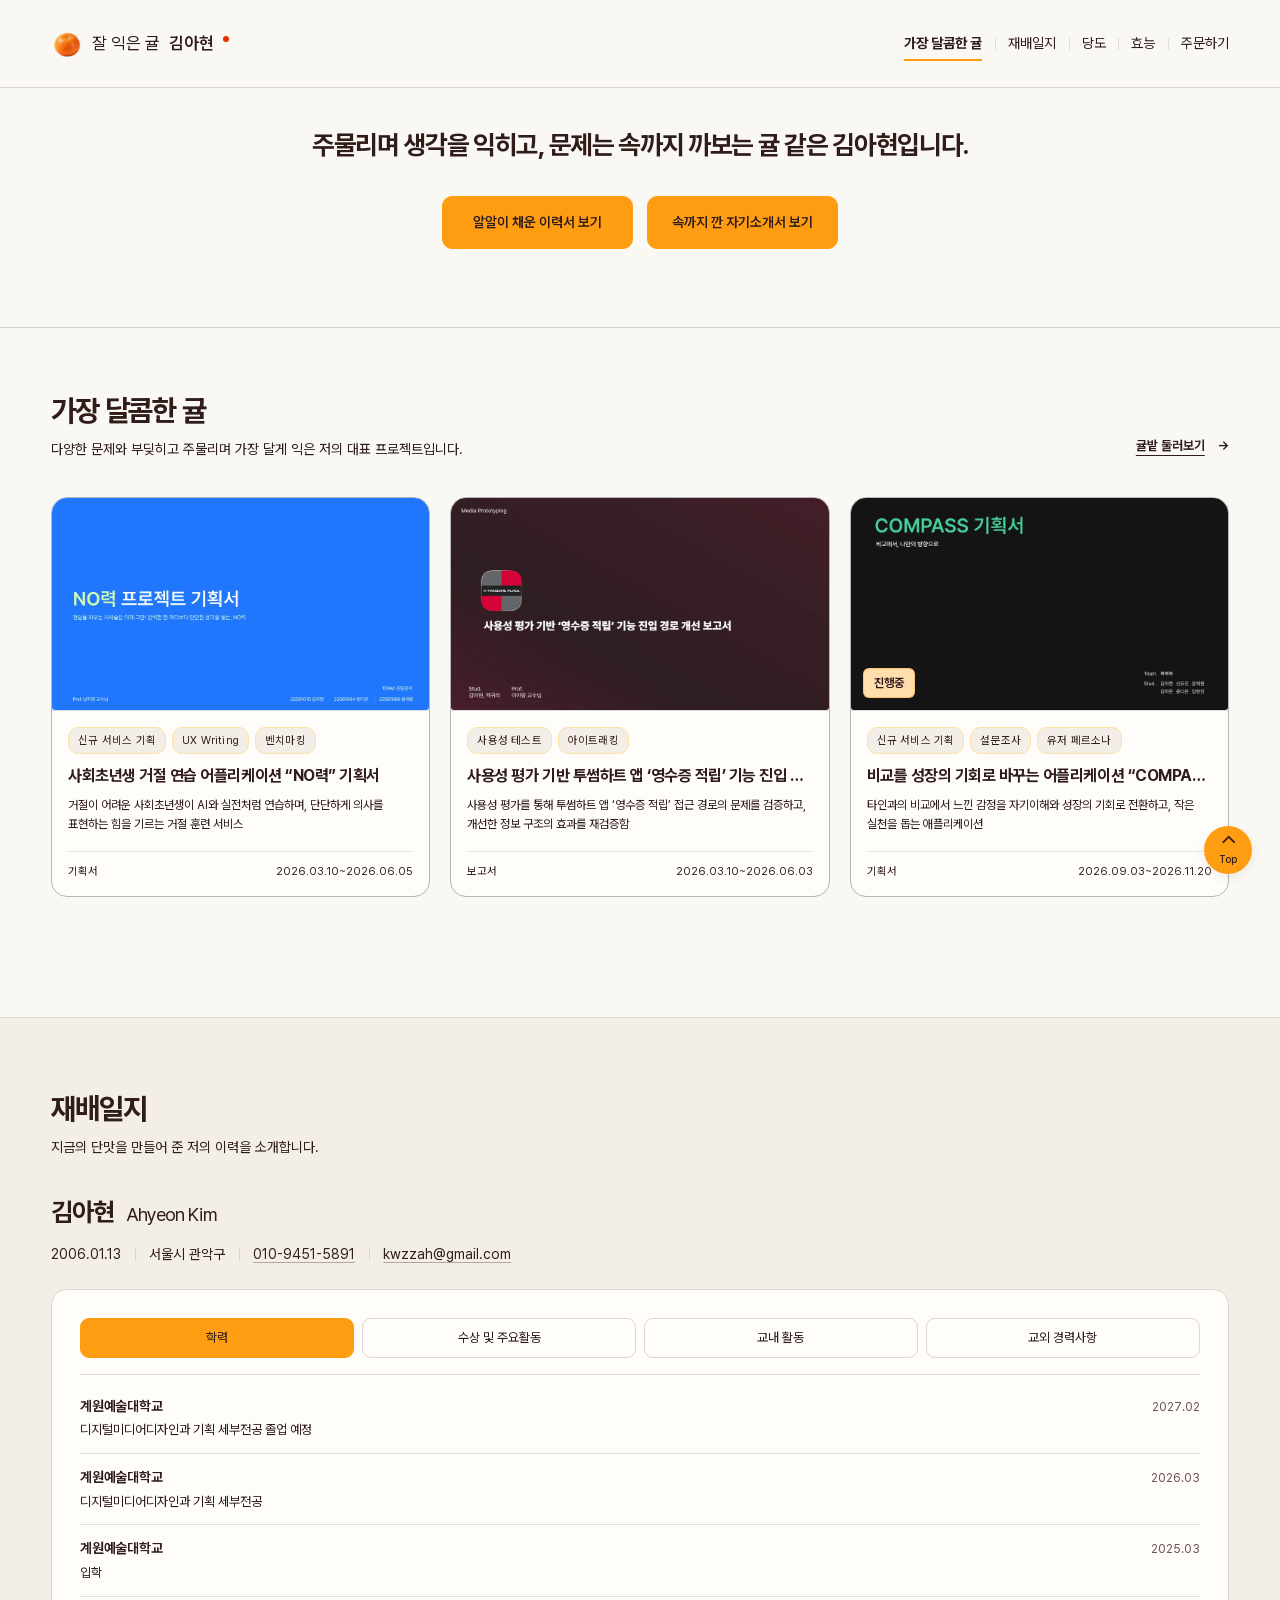
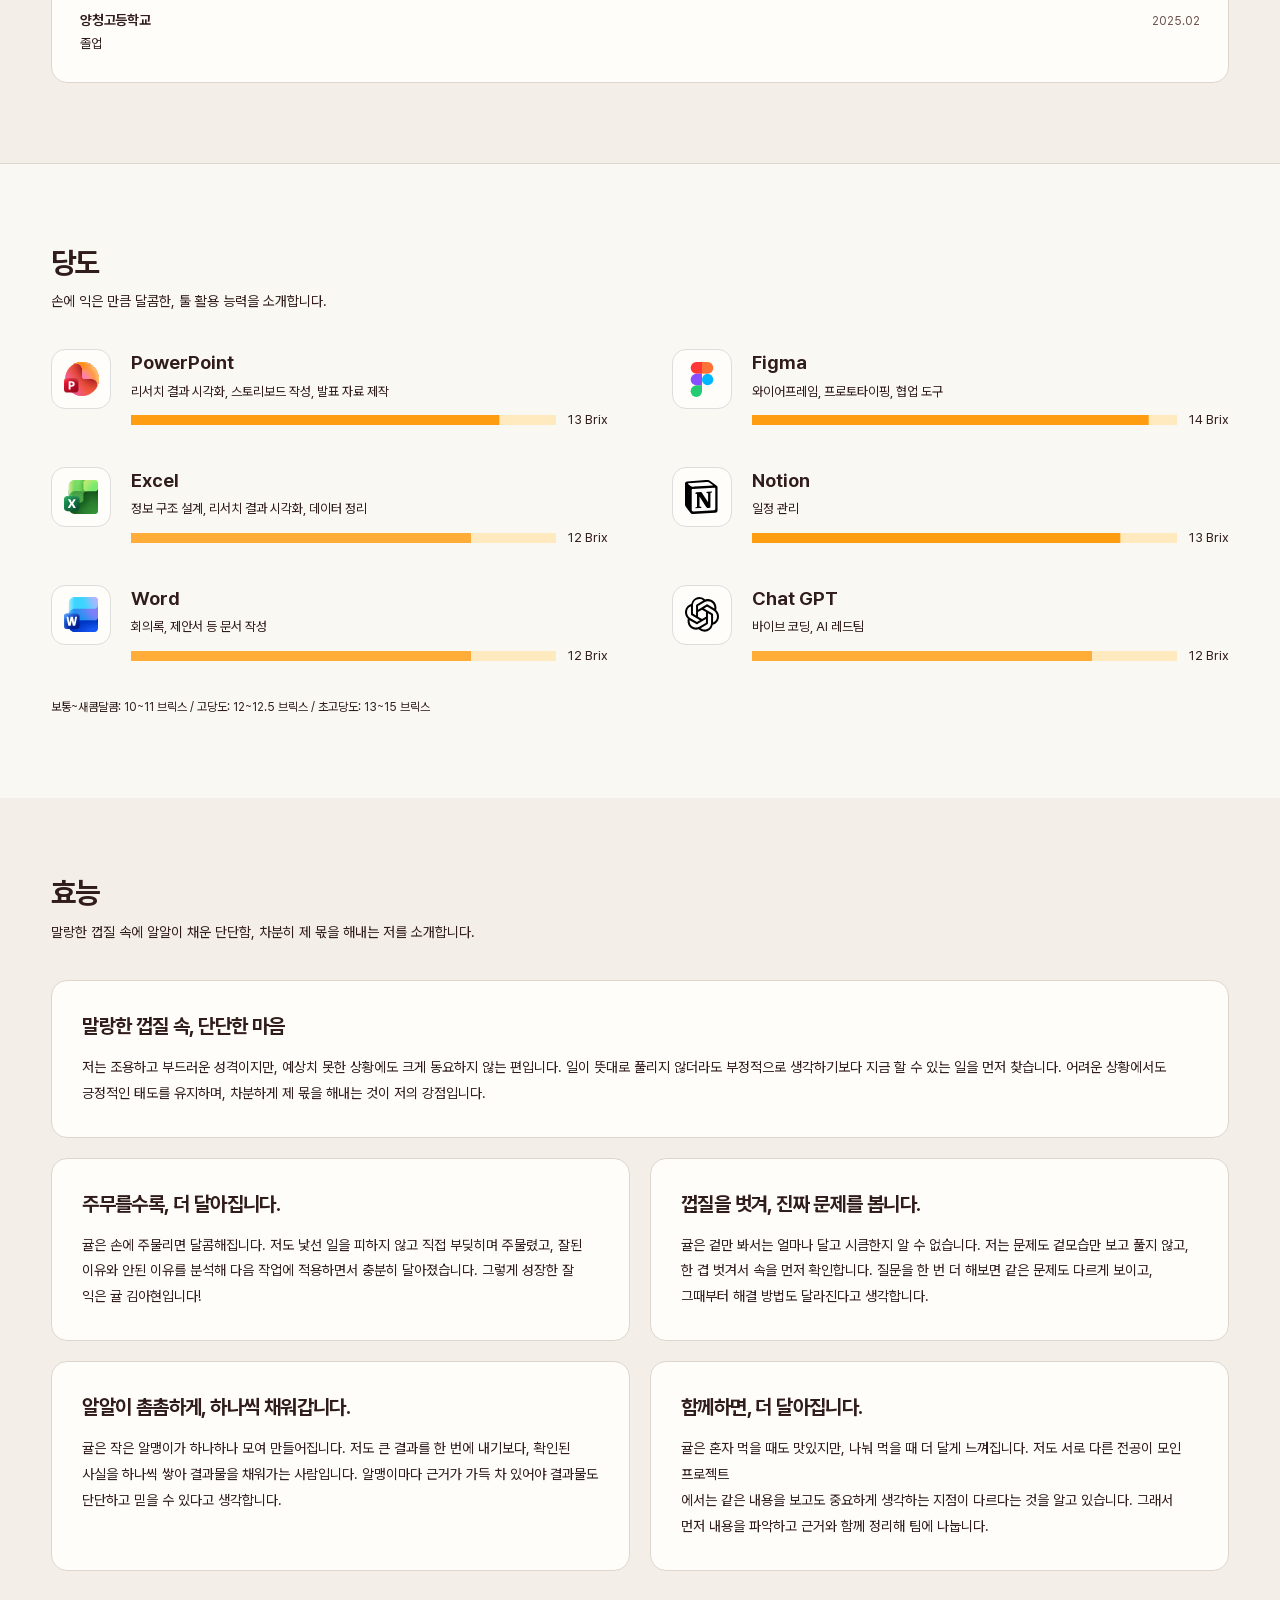
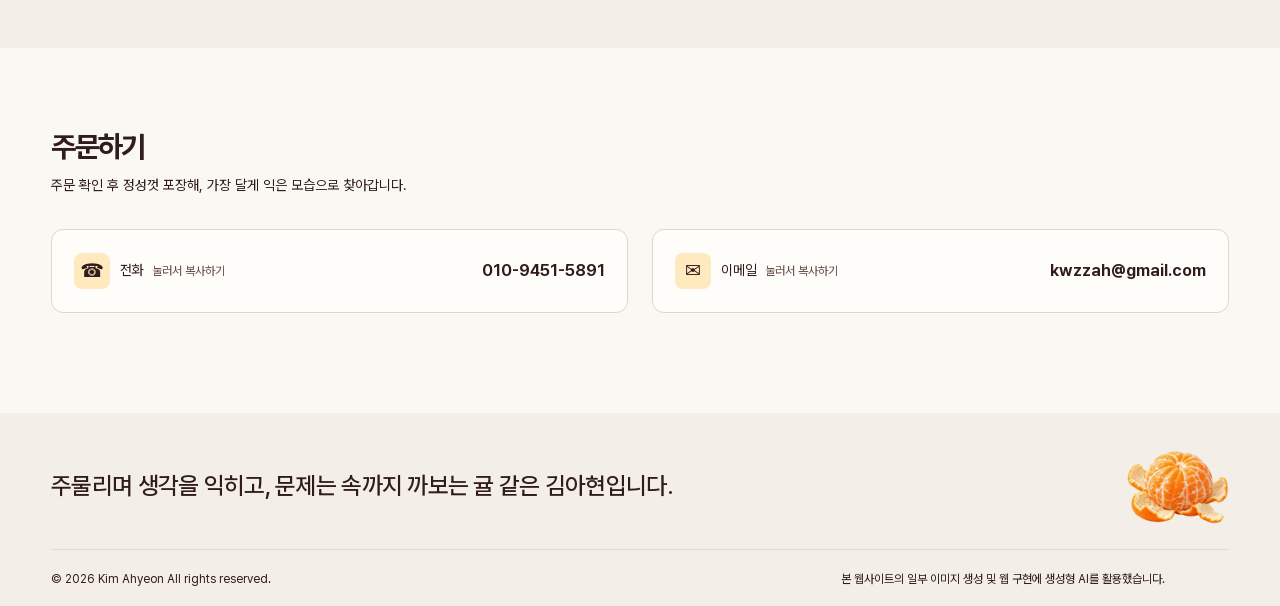
==== commit d8c09747: "Update project card badges and match document button sizes" ====
--- a/index.html
+++ b/index.html
@@ -6,8 +6,8 @@
   <meta name="theme-color" content="#FAF8F3"><title>잘 익은 귤 김아현</title>
   <link rel="icon" href="assets/brand-tangerine.webp" type="image/webp"><link rel="preload" href="assets/fonts/PretendardVariable.woff2" as="font" type="font/woff2" crossorigin>
   <link rel="stylesheet" href="styles.css?v=citrus-palette"><link rel="stylesheet" href="design-v2.css?v=citrus-palette"><link rel="stylesheet" href="storyboard.css?v=citrus-palette"><link rel="stylesheet" href="motion.css?v=citrus-palette">
-  <script defer src="data.js?v=kindergarden-screen-previews"></script><script defer src="projects.js?v=detail-awards"></script><script defer src="app.js?v=career-chips"></script>
-<script defer src="motion.js?v=contact-cards"></script><link rel="stylesheet" href="palette.css?v=career-profile-spacing"></head>
+  <script defer src="data.js?v=project-card-updates"></script><script defer src="projects.js?v=detail-awards"></script><script defer src="app.js?v=career-chips"></script>
+<script defer src="motion.js?v=contact-cards"></script><link rel="stylesheet" href="palette.css?v=document-button-grid"></head>
 <body>
   <a class="skip" href="#main">본문 바로가기</a>
   <!-- GNB: 사용자가 지정한 간결한 일반 명칭, 기존 위치와 앵커는 유지. -->
--- a/palette.css
+++ b/palette.css
@@ -31,7 +31,17 @@
 }
 
 .intro-documents {
-  justify-content: center;
+  display: grid;
+  grid-template-columns: repeat(2, 1fr);
+  width: max-content;
+  max-width: 100%;
+  margin-inline: auto;
+}
+
+@media (max-width: 440px) {
+  .intro-documents {
+    grid-template-columns: minmax(0, 1fr);
+  }
 }
 
 .tool-symbol img {
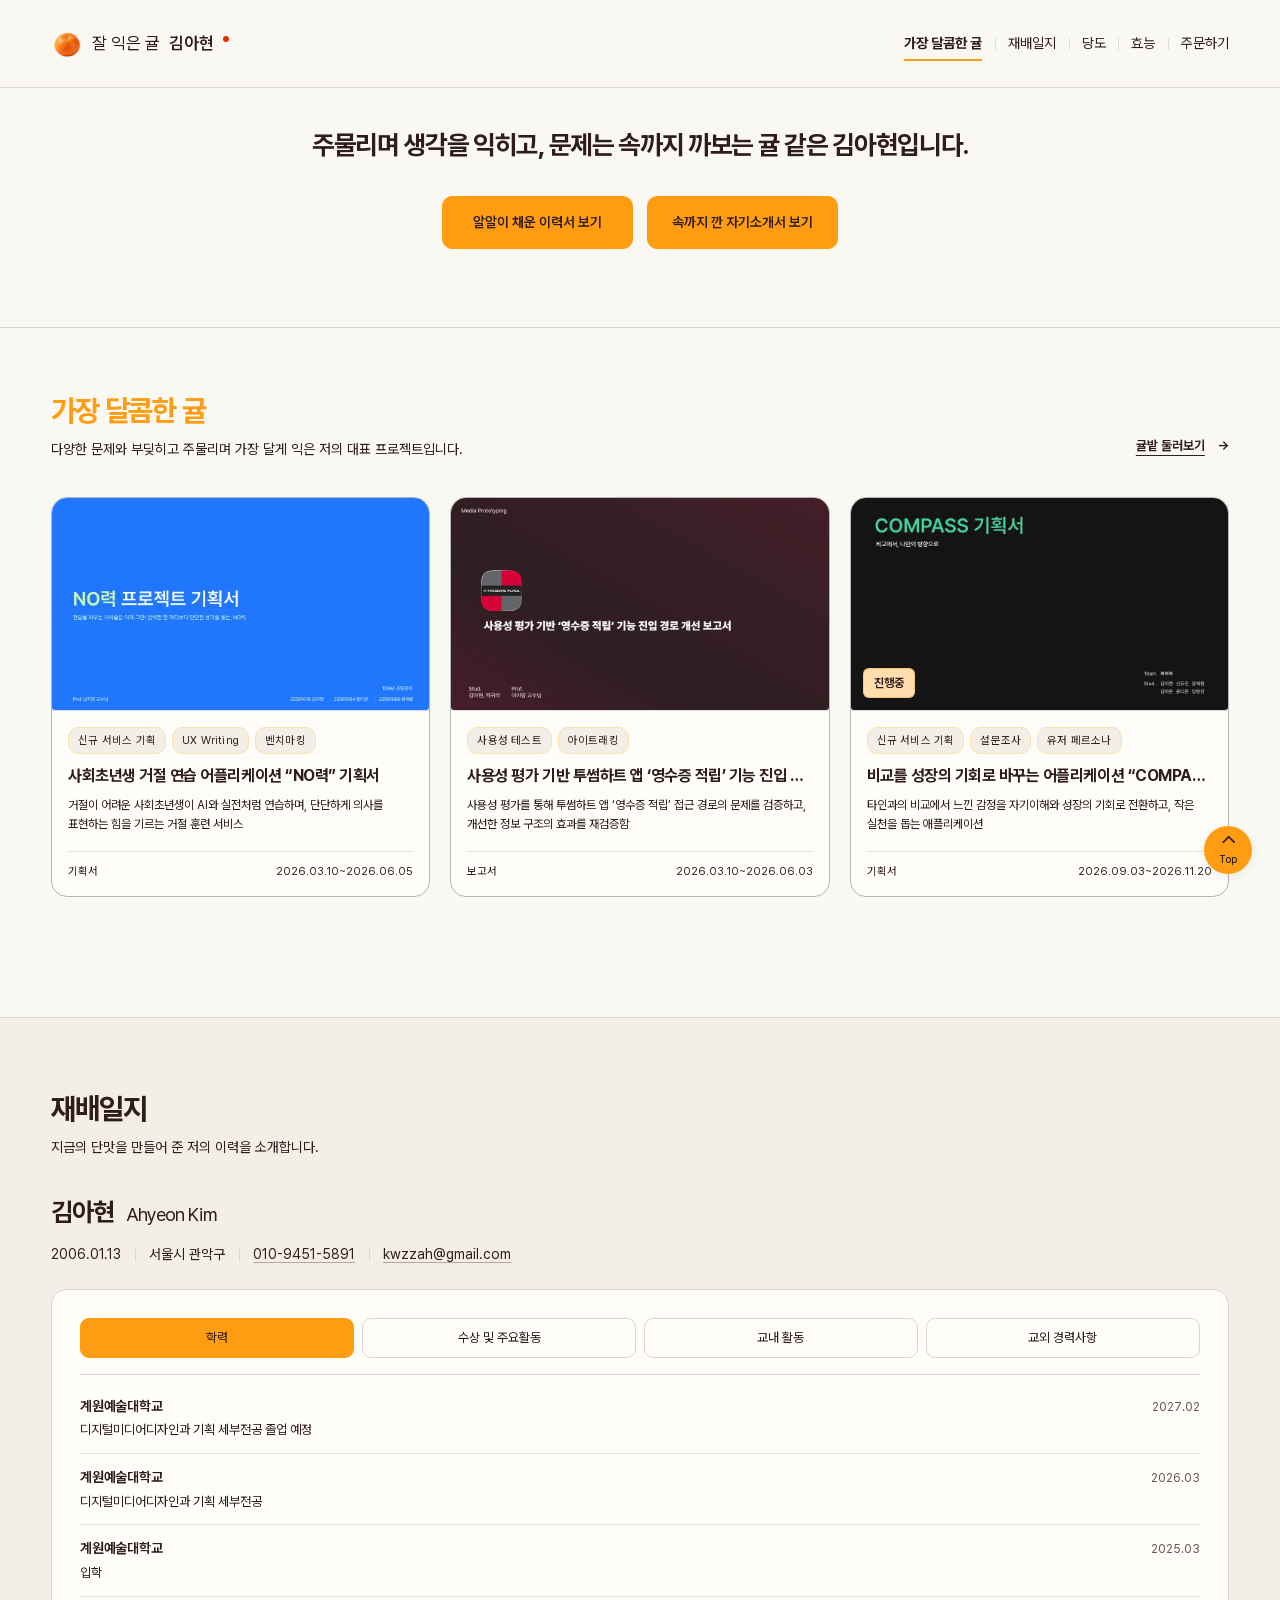
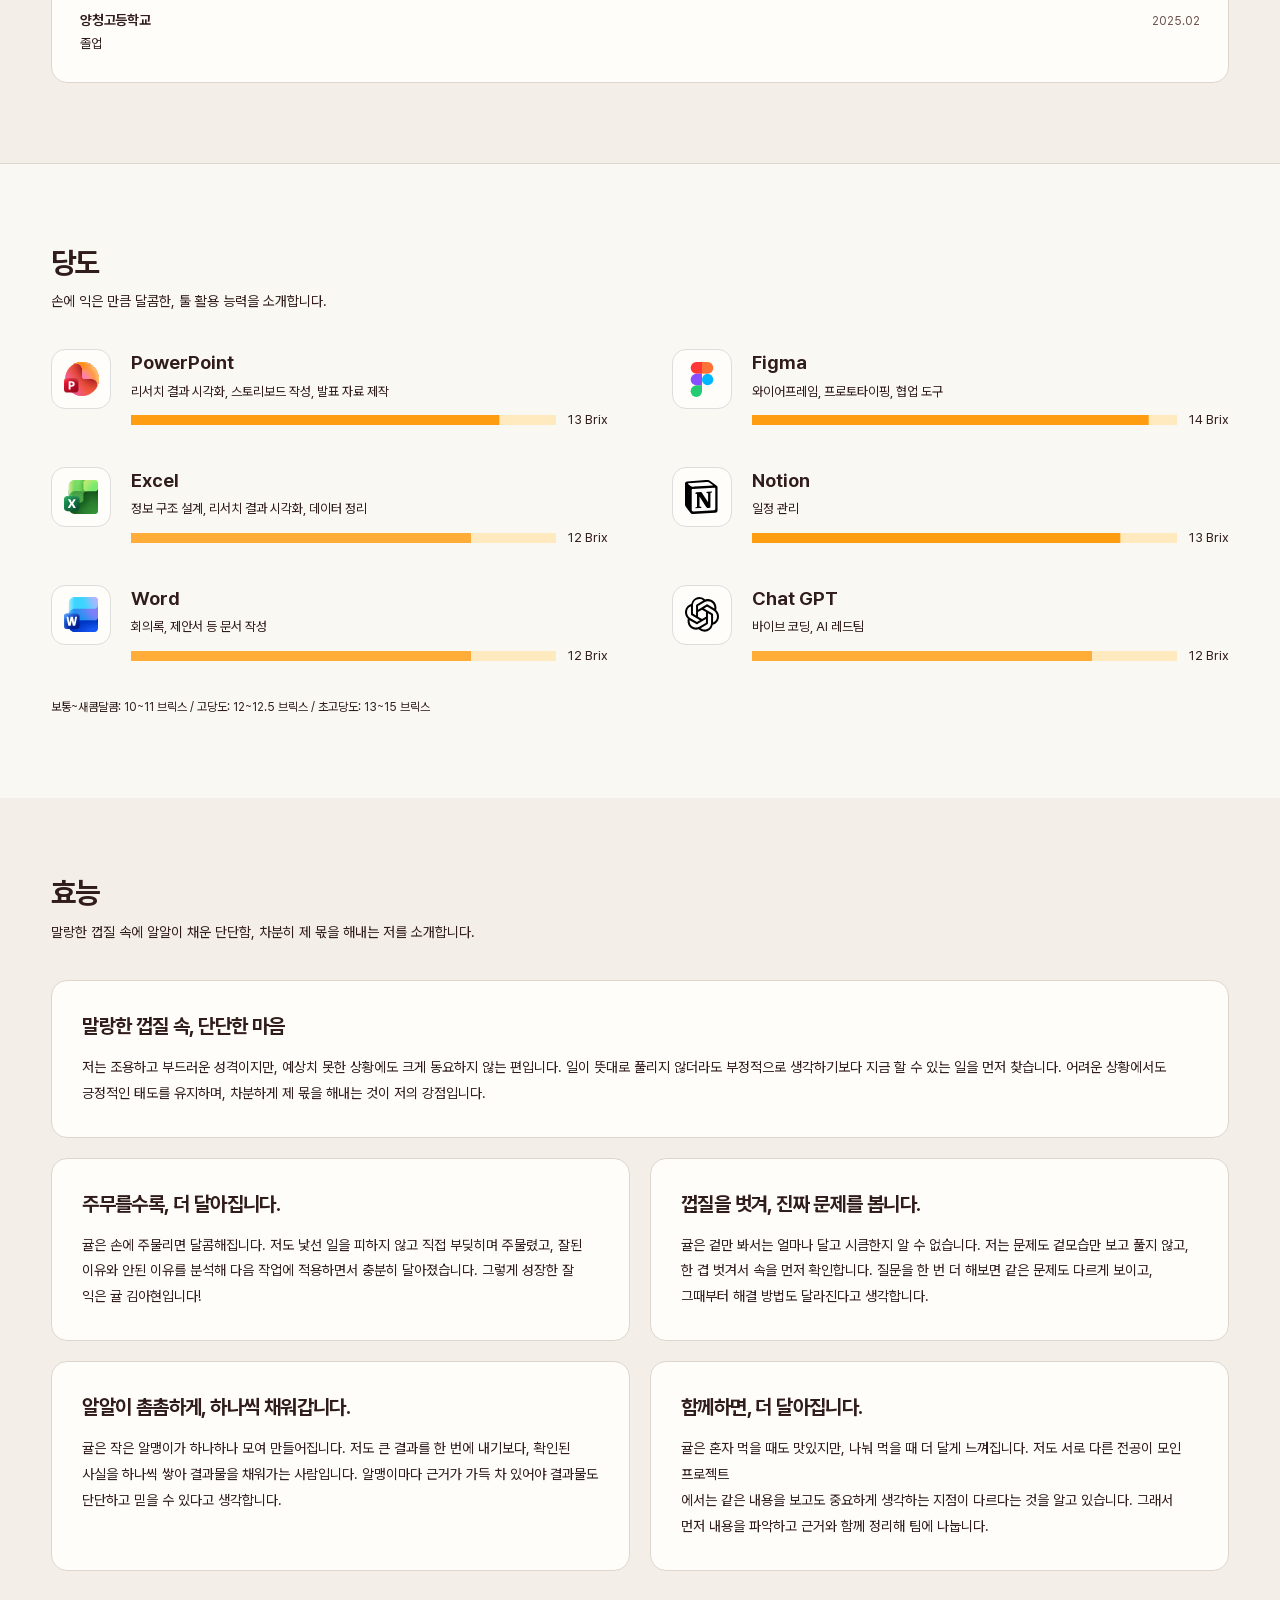
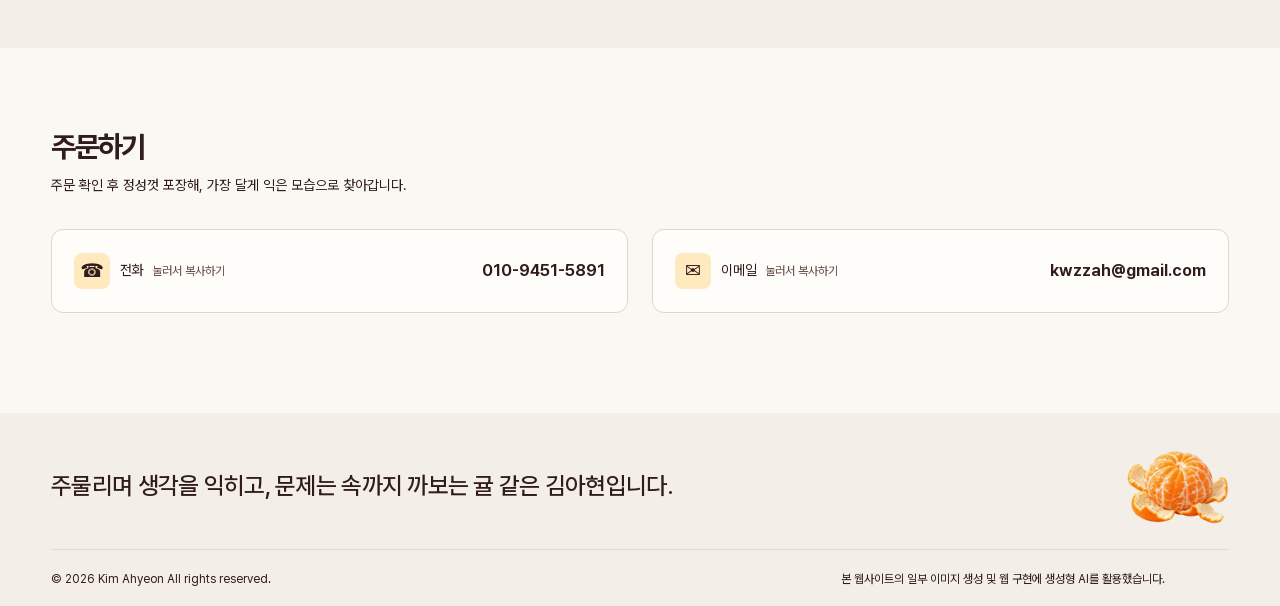
==== commit 2a283534: "Use orange for the featured projects heading" ====
--- a/index.html
+++ b/index.html
@@ -6,8 +6,8 @@
   <meta name="theme-color" content="#FAF8F3"><title>잘 익은 귤 김아현</title>
   <link rel="icon" href="assets/brand-tangerine.webp" type="image/webp"><link rel="preload" href="assets/fonts/PretendardVariable.woff2" as="font" type="font/woff2" crossorigin>
   <link rel="stylesheet" href="styles.css?v=citrus-palette"><link rel="stylesheet" href="design-v2.css?v=citrus-palette"><link rel="stylesheet" href="storyboard.css?v=citrus-palette"><link rel="stylesheet" href="motion.css?v=citrus-palette">
-  <script defer src="data.js?v=project-card-updates"></script><script defer src="projects.js?v=detail-awards"></script><script defer src="app.js?v=career-chips"></script>
-<script defer src="motion.js?v=contact-cards"></script><link rel="stylesheet" href="palette.css?v=document-button-grid"></head>
+  <script defer src="data.js?v=screen-tag-order"></script><script defer src="projects.js?v=detail-awards"></script><script defer src="app.js?v=career-chips"></script>
+<script defer src="motion.js?v=contact-cards"></script><link rel="stylesheet" href="palette.css?v=featured-title-color"></head>
 <body>
   <a class="skip" href="#main">본문 바로가기</a>
   <!-- GNB: 사용자가 지정한 간결한 일반 명칭, 기존 위치와 앵커는 유지. -->
--- a/palette.css
+++ b/palette.css
@@ -538,3 +538,7 @@
   vertical-align: middle;
   white-space: nowrap;
 }
+
+#featured-title {
+  color: var(--orange);
+}
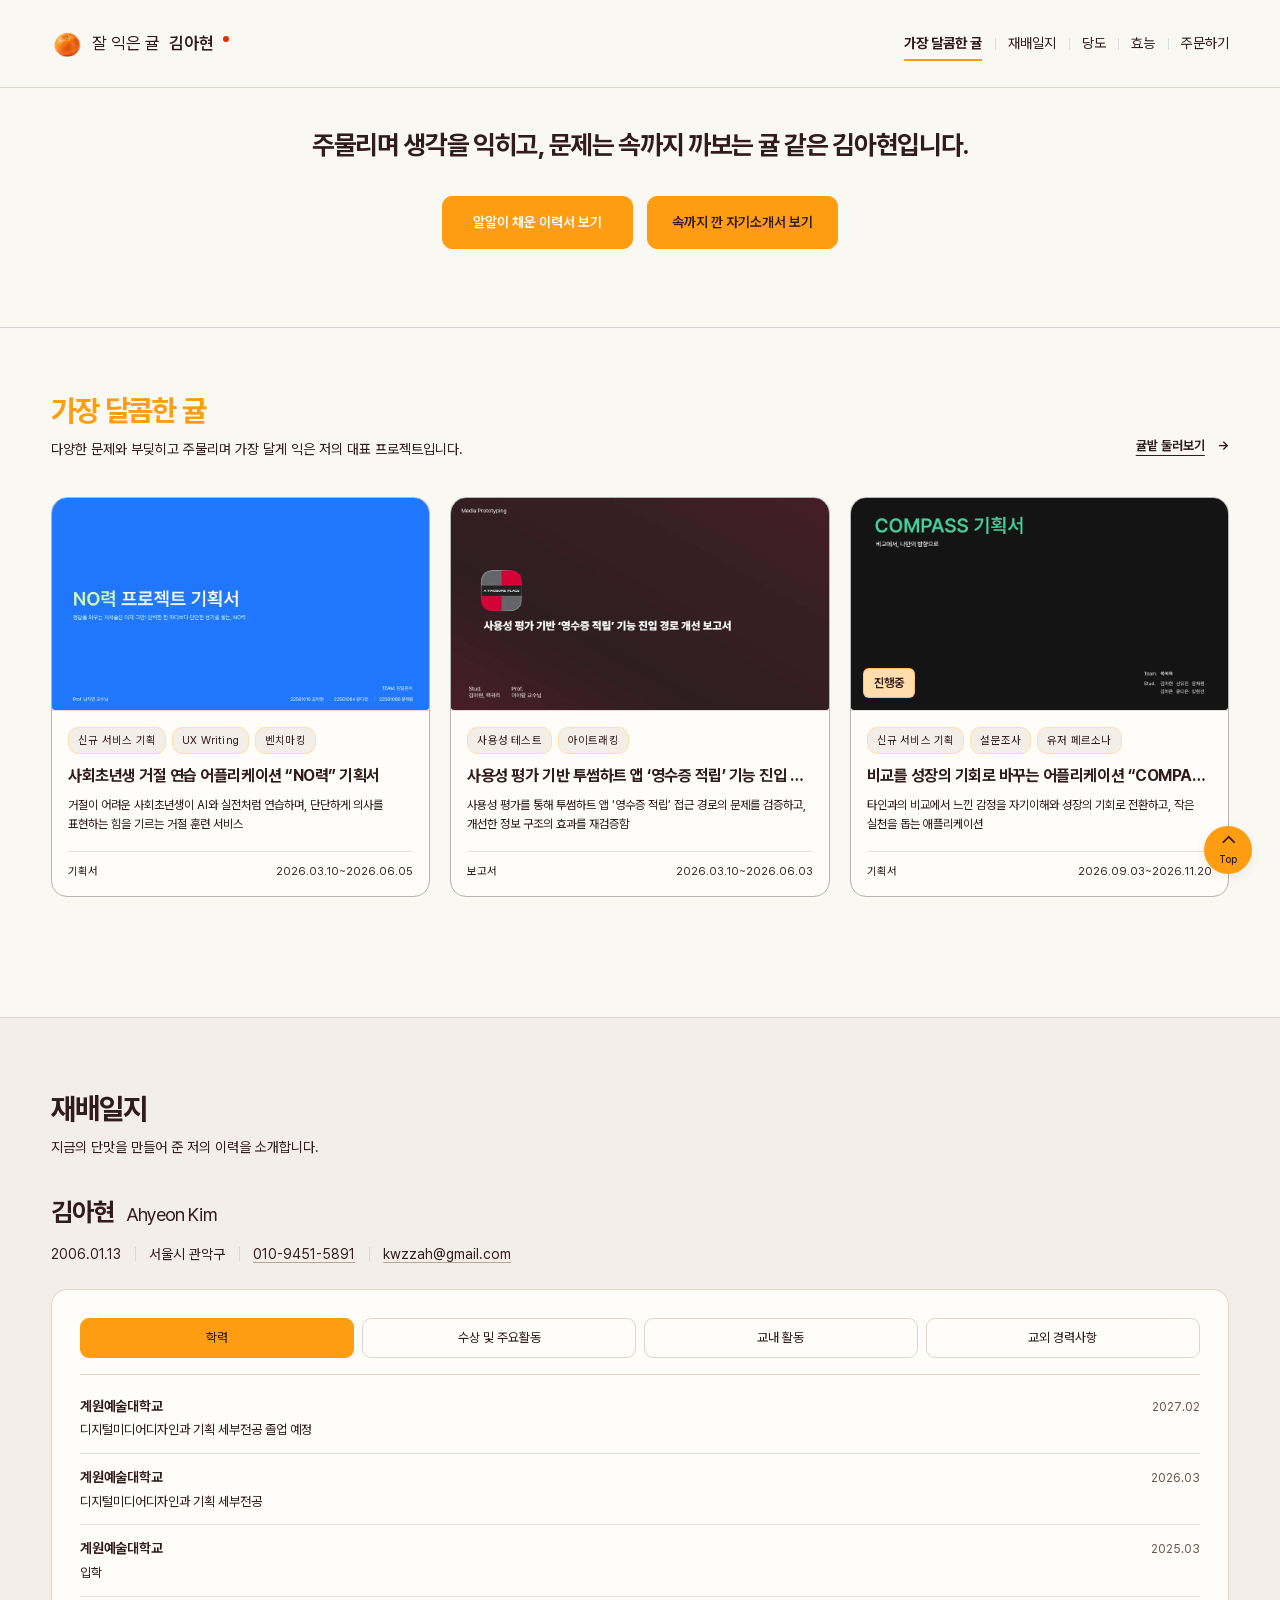
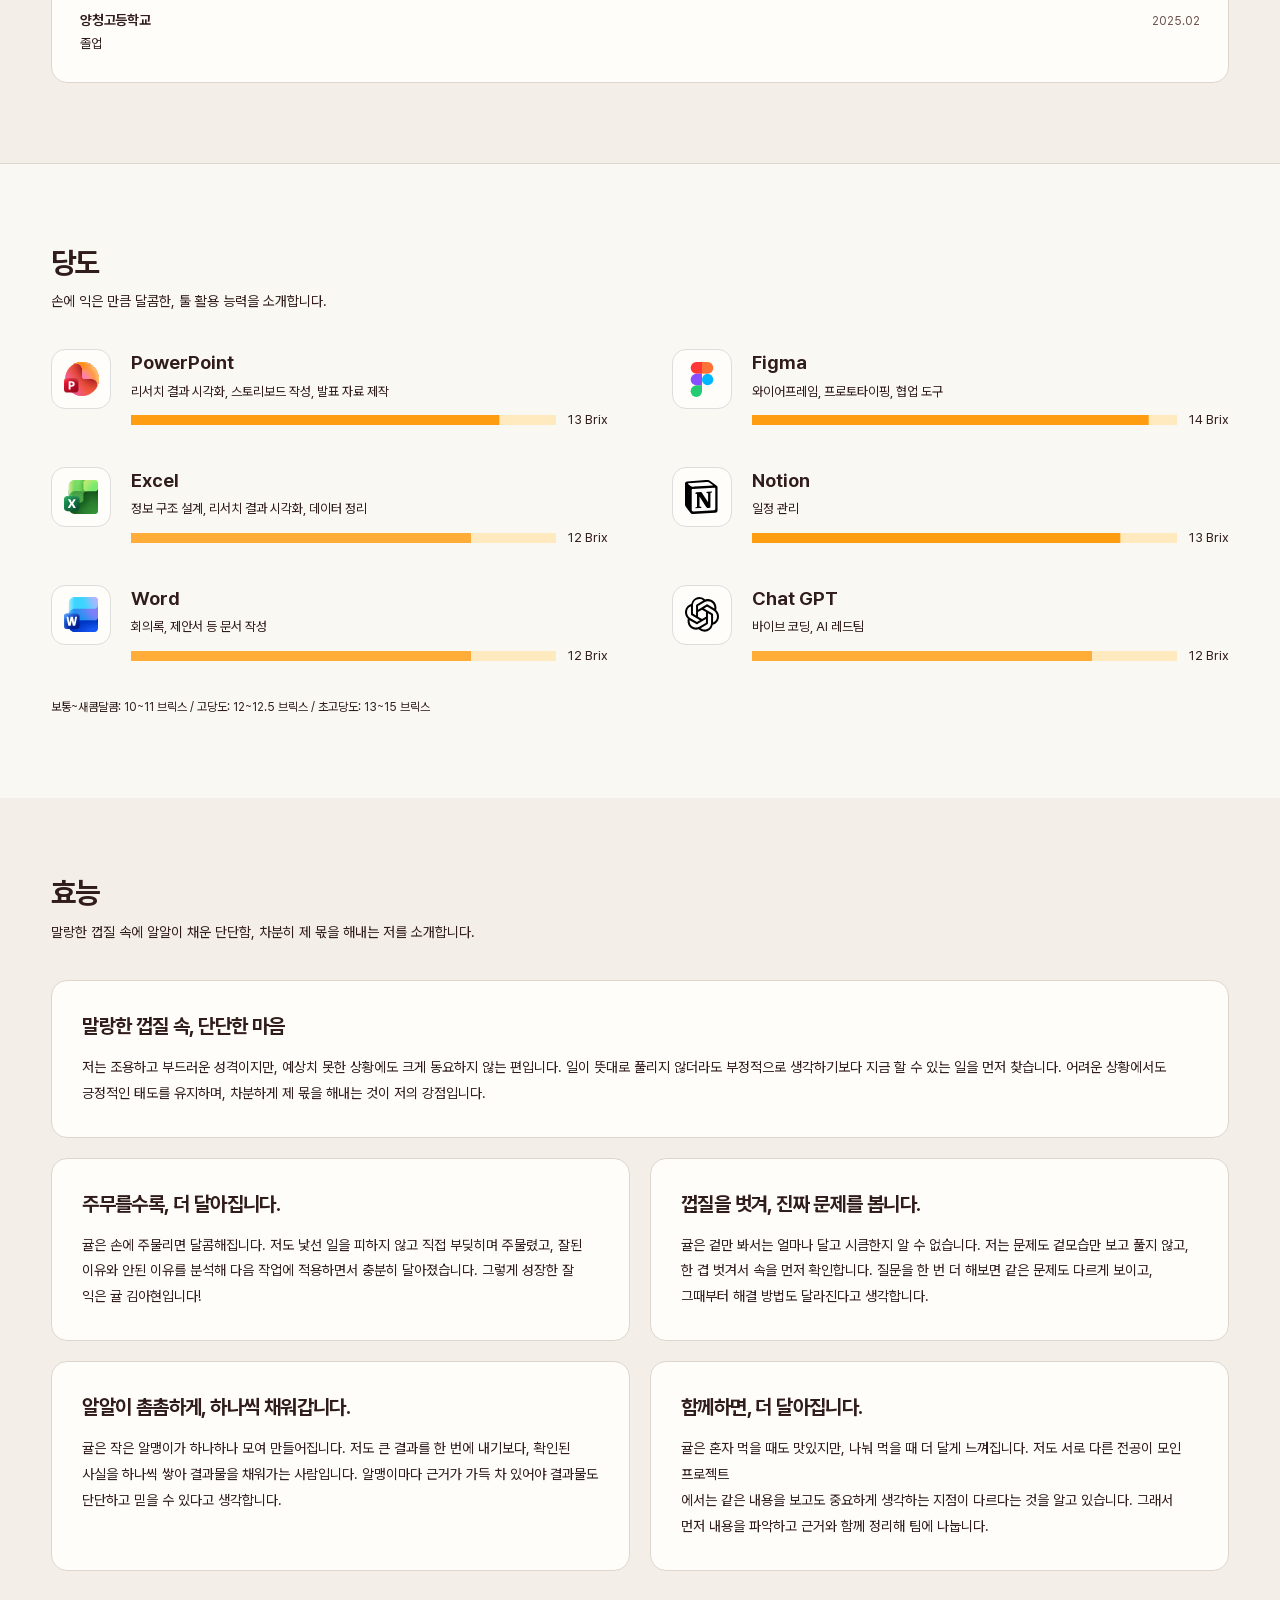
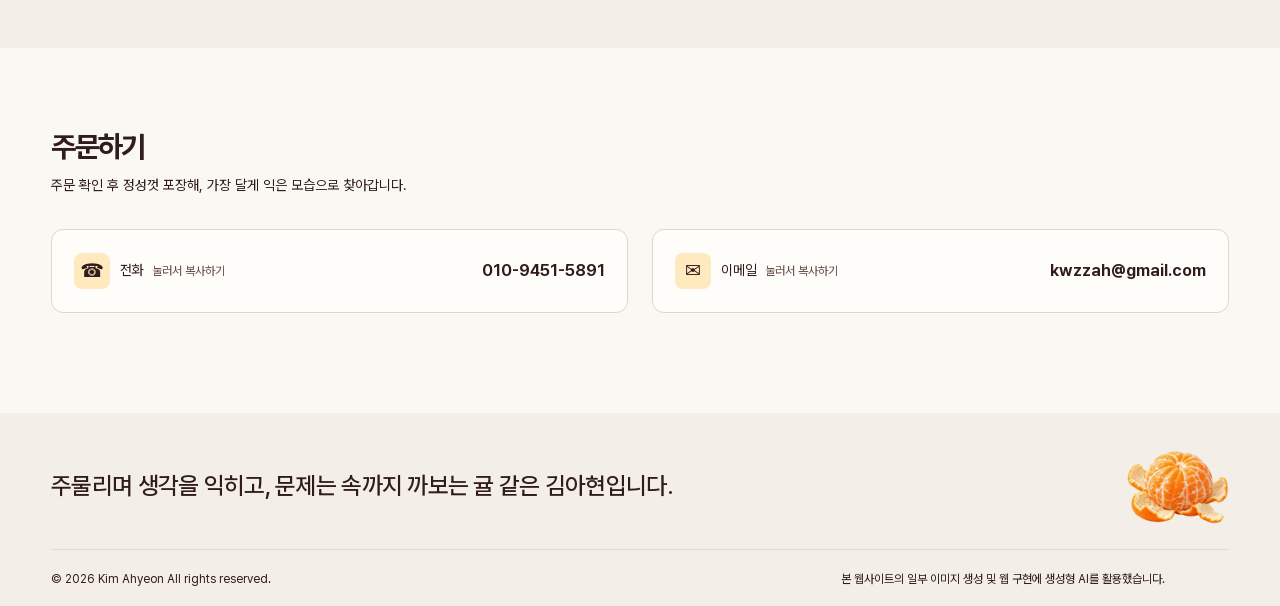
==== commit 4bf30452: "Set resume button text to white" ====
--- a/index.html
+++ b/index.html
@@ -7,7 +7,7 @@
   <link rel="icon" href="assets/brand-tangerine.webp" type="image/webp"><link rel="preload" href="assets/fonts/PretendardVariable.woff2" as="font" type="font/woff2" crossorigin>
   <link rel="stylesheet" href="styles.css?v=citrus-palette"><link rel="stylesheet" href="design-v2.css?v=citrus-palette"><link rel="stylesheet" href="storyboard.css?v=citrus-palette"><link rel="stylesheet" href="motion.css?v=citrus-palette">
   <script defer src="data.js?v=screen-tag-order"></script><script defer src="projects.js?v=detail-awards"></script><script defer src="app.js?v=career-chips"></script>
-<script defer src="motion.js?v=contact-cards"></script><link rel="stylesheet" href="palette.css?v=featured-title-color"></head>
+<script defer src="motion.js?v=contact-cards"></script><link rel="stylesheet" href="palette.css?v=resume-white-text"></head>
 <body>
   <a class="skip" href="#main">본문 바로가기</a>
   <!-- GNB: 사용자가 지정한 간결한 일반 명칭, 기존 위치와 앵커는 유지. -->
--- a/palette.css
+++ b/palette.css
@@ -542,3 +542,7 @@
 #featured-title {
   color: var(--orange);
 }
+
+#personal-downloads > .button:first-child {
+  color: #fff;
+}
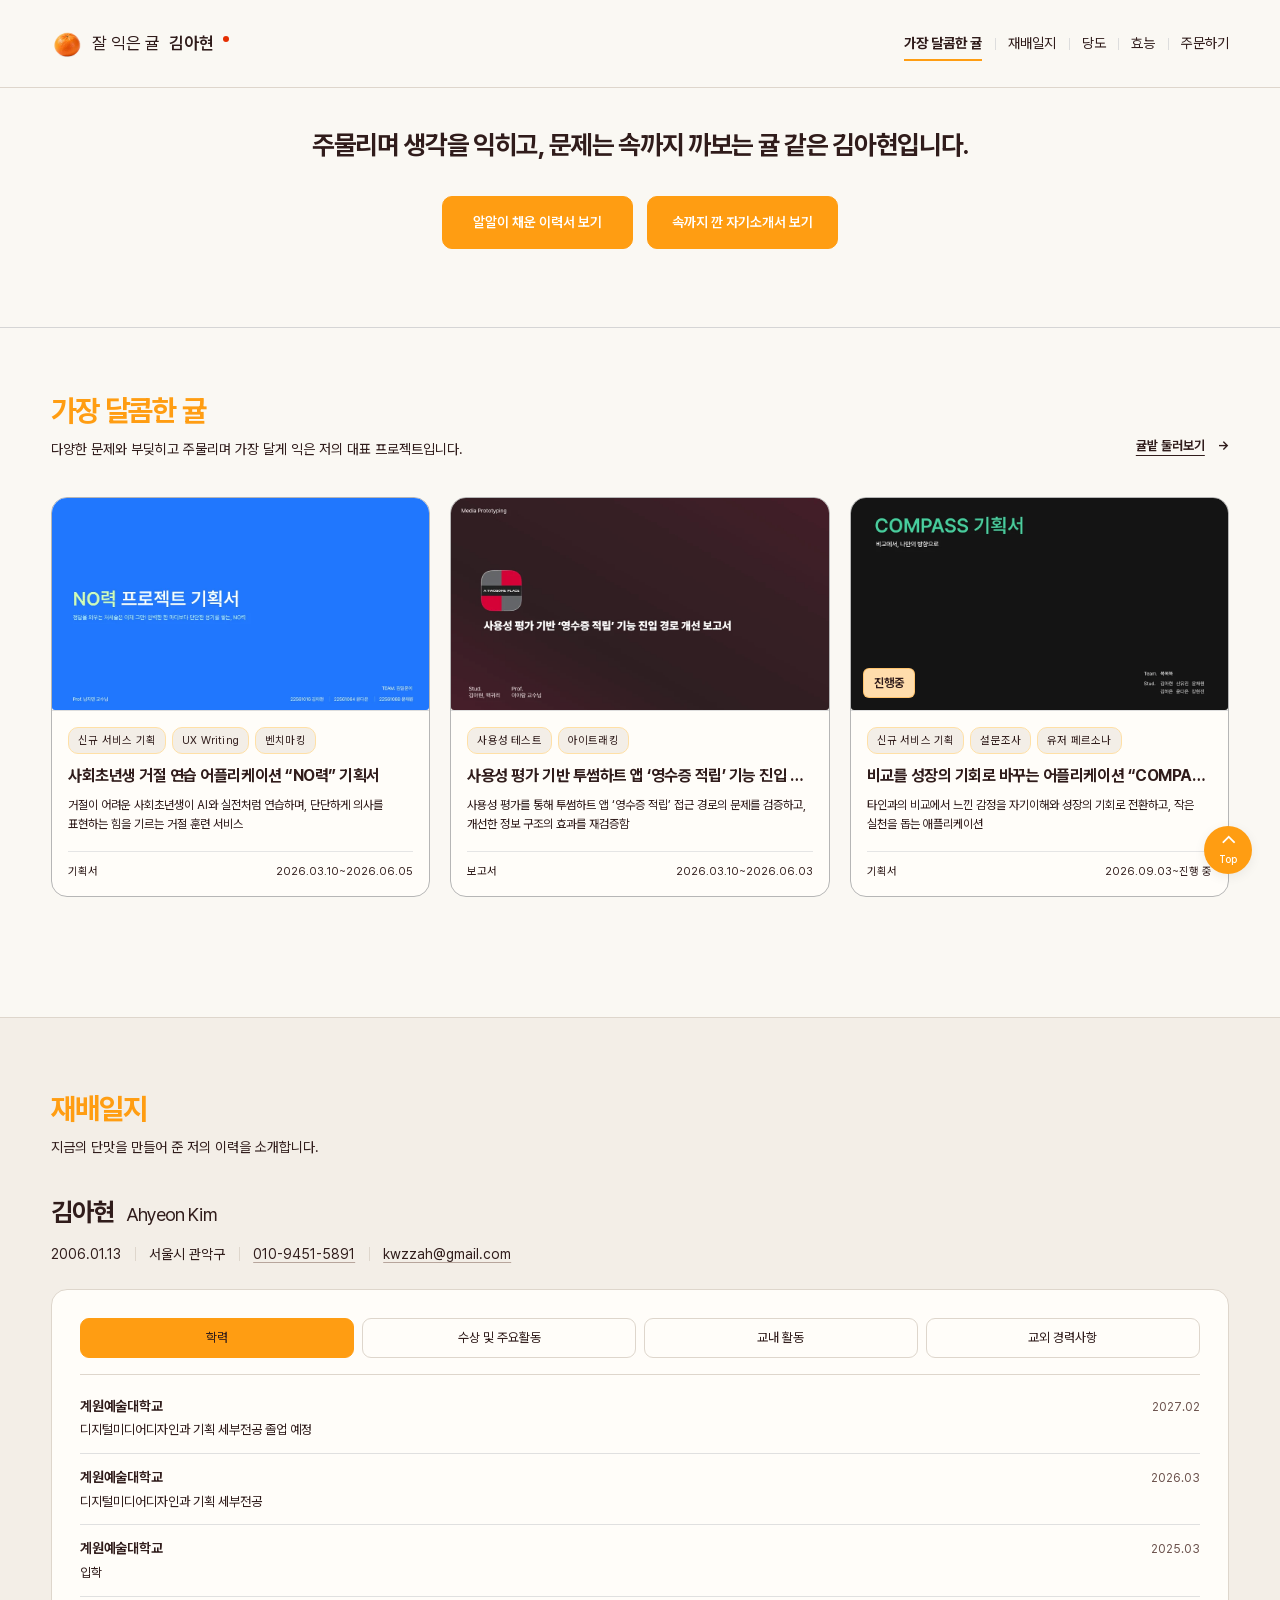
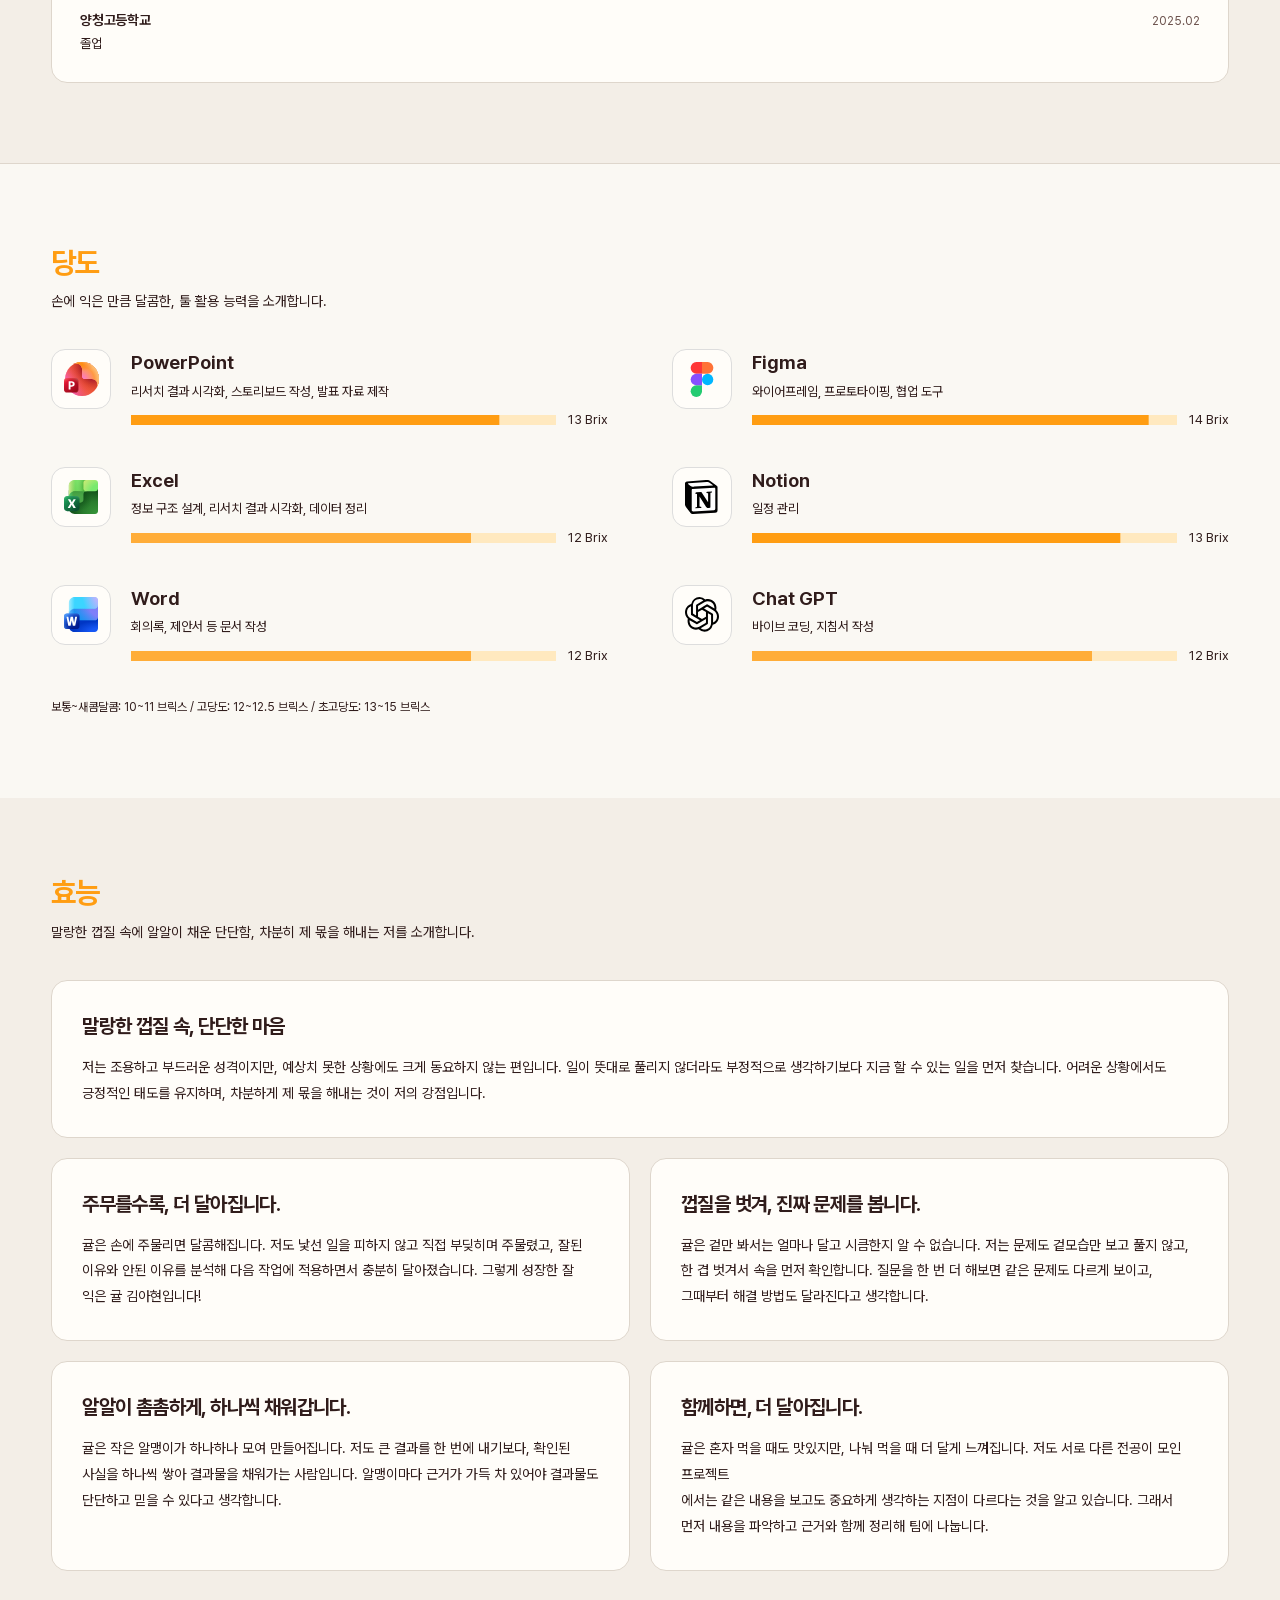
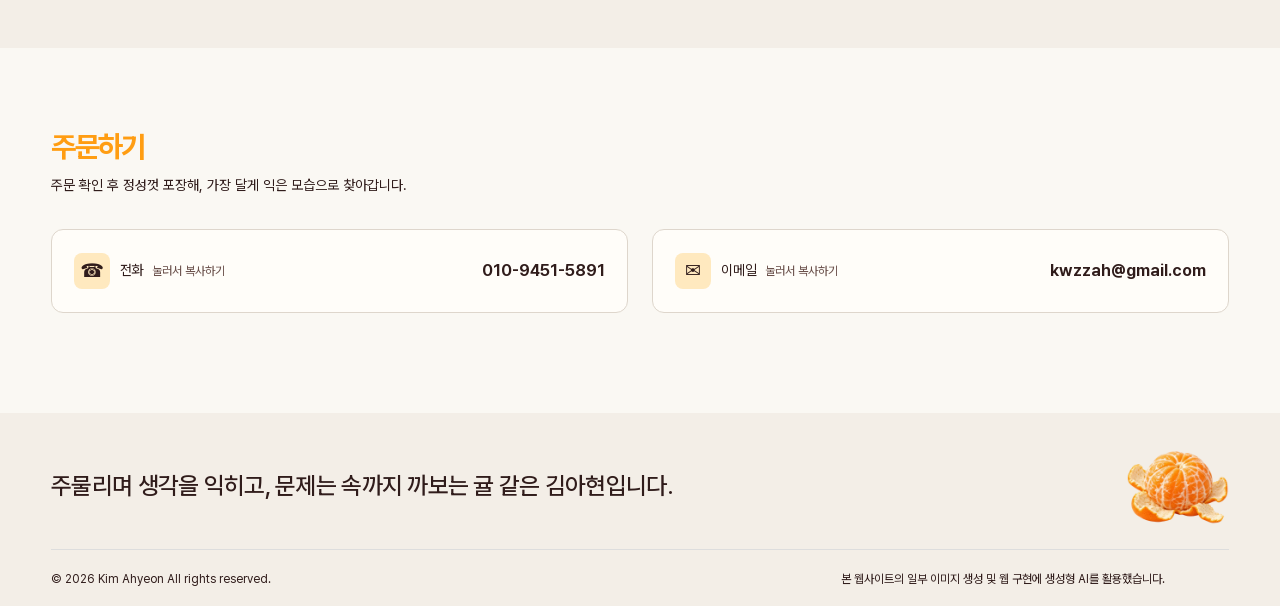
==== commit ca882bd1: "Update portfolio colors, award icons and ongoing dates" ====
--- a/index.html
+++ b/index.html
@@ -6,8 +6,8 @@
   <meta name="theme-color" content="#FAF8F3"><title>잘 익은 귤 김아현</title>
   <link rel="icon" href="assets/brand-tangerine.webp" type="image/webp"><link rel="preload" href="assets/fonts/PretendardVariable.woff2" as="font" type="font/woff2" crossorigin>
   <link rel="stylesheet" href="styles.css?v=citrus-palette"><link rel="stylesheet" href="design-v2.css?v=citrus-palette"><link rel="stylesheet" href="storyboard.css?v=citrus-palette"><link rel="stylesheet" href="motion.css?v=citrus-palette">
-  <script defer src="data.js?v=screen-tag-order"></script><script defer src="projects.js?v=detail-awards"></script><script defer src="app.js?v=career-chips"></script>
-<script defer src="motion.js?v=contact-cards"></script><link rel="stylesheet" href="palette.css?v=resume-white-text"></head>
+  <script defer src="data.js?v=awards-and-colors"></script><script defer src="projects.js?v=awards-and-colors"></script><script defer src="app.js?v=career-chips"></script>
+<script defer src="motion.js?v=contact-cards"></script><link rel="stylesheet" href="palette.css?v=awards-and-colors"></head>
 <body>
   <a class="skip" href="#main">본문 바로가기</a>
   <!-- GNB: 사용자가 지정한 간결한 일반 명칭, 기존 위치와 앵커는 유지. -->
--- a/palette.css
+++ b/palette.css
@@ -526,23 +526,61 @@
 
 .detail-award {
   display: inline-block;
-  margin-inline-start: 6px;
-  padding: 3px 8px;
-  border: 1px solid #dba39b;
-  border-radius: 6px;
-  background: #f7ddd9;
-  font-size: 12px;
-  font-weight: 700;
-  line-height: 1.4;
-  letter-spacing: normal;
+  margin-inline-start: 4px;
   vertical-align: middle;
-  white-space: nowrap;
-}
-
-#featured-title {
+  object-fit: contain;
+  mix-blend-mode: multiply;
+}
+
+#featured-title,
+#career-title,
+#skills-title,
+#about-title,
+#contact-title {
   color: var(--orange);
 }
 
-#personal-downloads > .button:first-child {
+#personal-downloads > .button,
+#personal-downloads > .button:hover {
+  background: var(--orange);
+  border-color: var(--orange);
   color: #fff;
 }
+
+#project-filters button[aria-pressed=false] {
+  background: #6b514c;
+  border-color: #6b514c;
+}
+
+#project-filters button[aria-pressed],
+.project-downloads a.button.primary,
+.back-to-top {
+  color: #fff;
+}
+
+.project-downloads a.button.primary:hover {
+  color: var(--ink);
+}
+
+@media (hover: hover) {
+  #project-filters button[aria-pressed]:hover {
+    background: var(--orange-tint);
+    border-color: var(--off-red);
+    color: var(--ink);
+  }
+}
+
+@media (min-width: 561px) {
+  .project-facts-with-award {
+    grid-template-rows: repeat(4, auto);
+  }
+
+  .project-facts-with-award > div:nth-child(n) {
+    border-bottom: 1px solid #dedede;
+  }
+
+  .project-facts-with-award > div:nth-child(4),
+  .project-facts-with-award > div:last-child {
+    border-bottom: 0;
+  }
+}
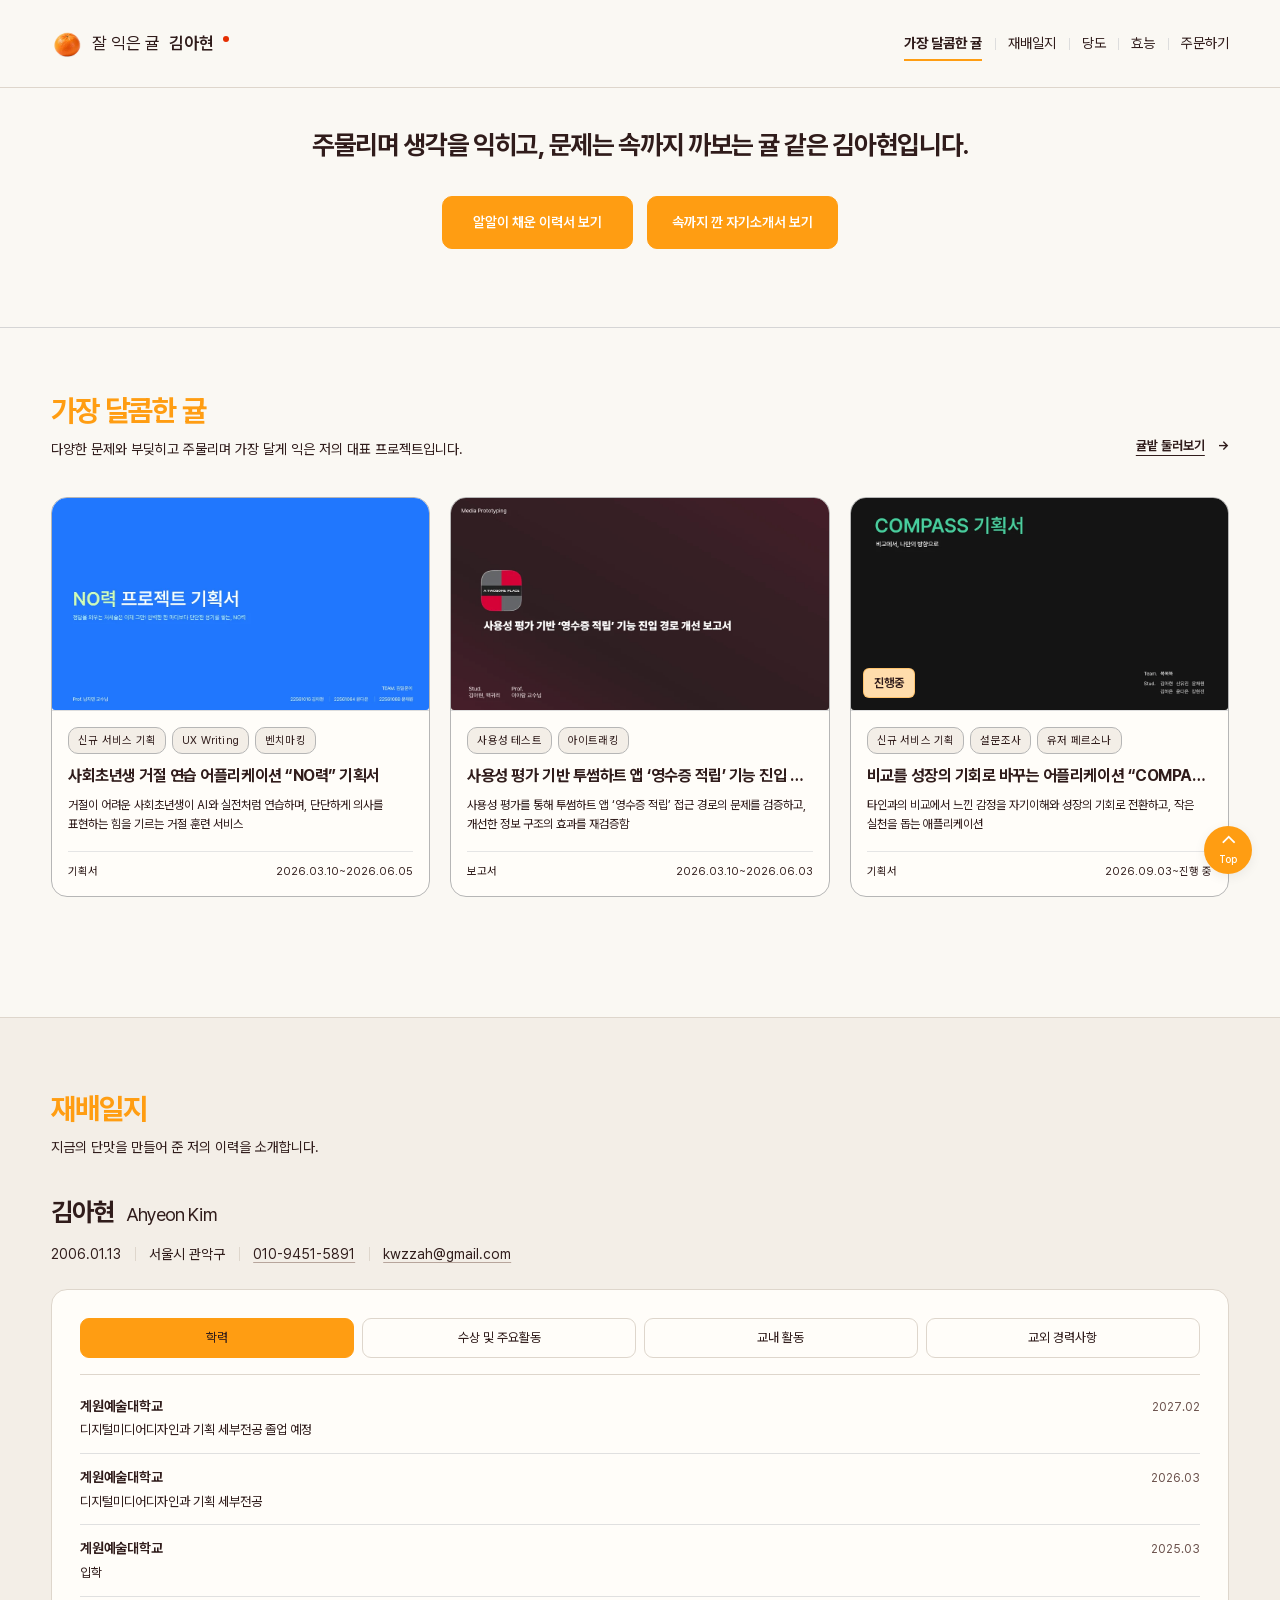
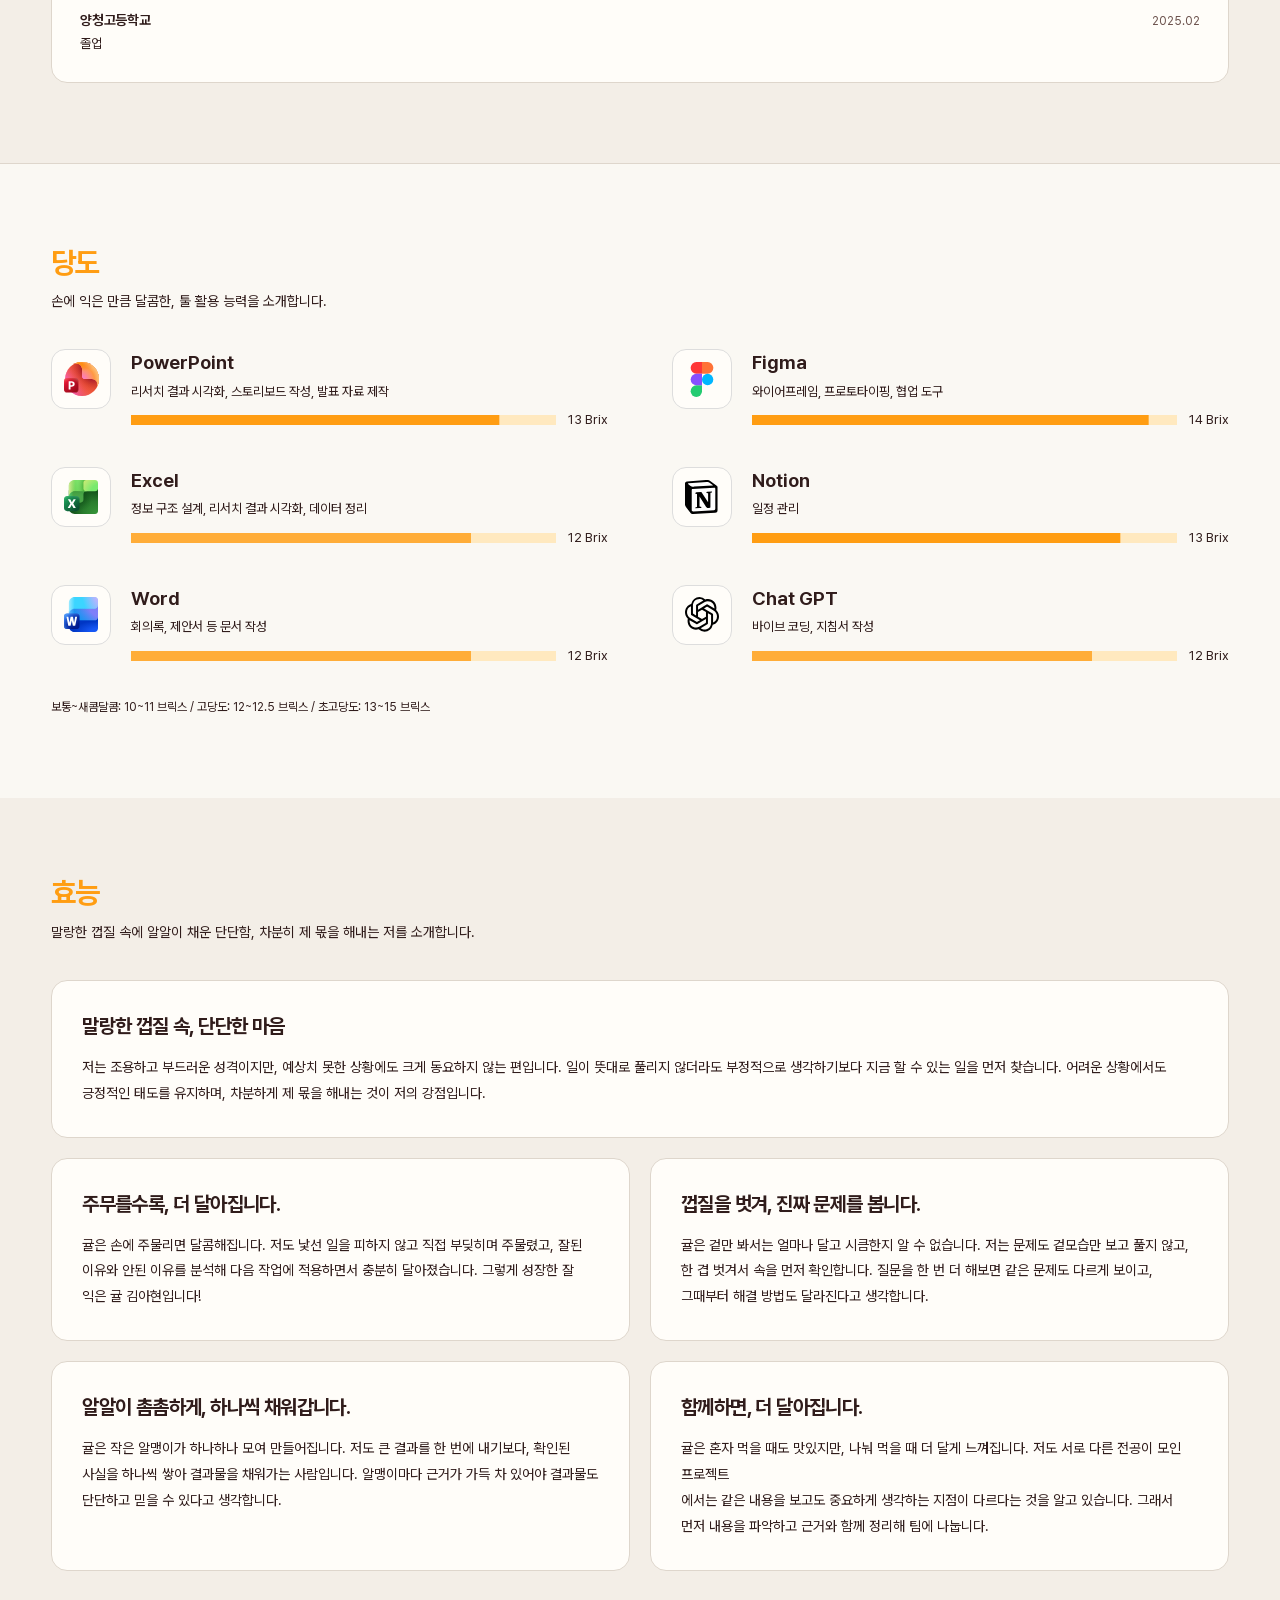
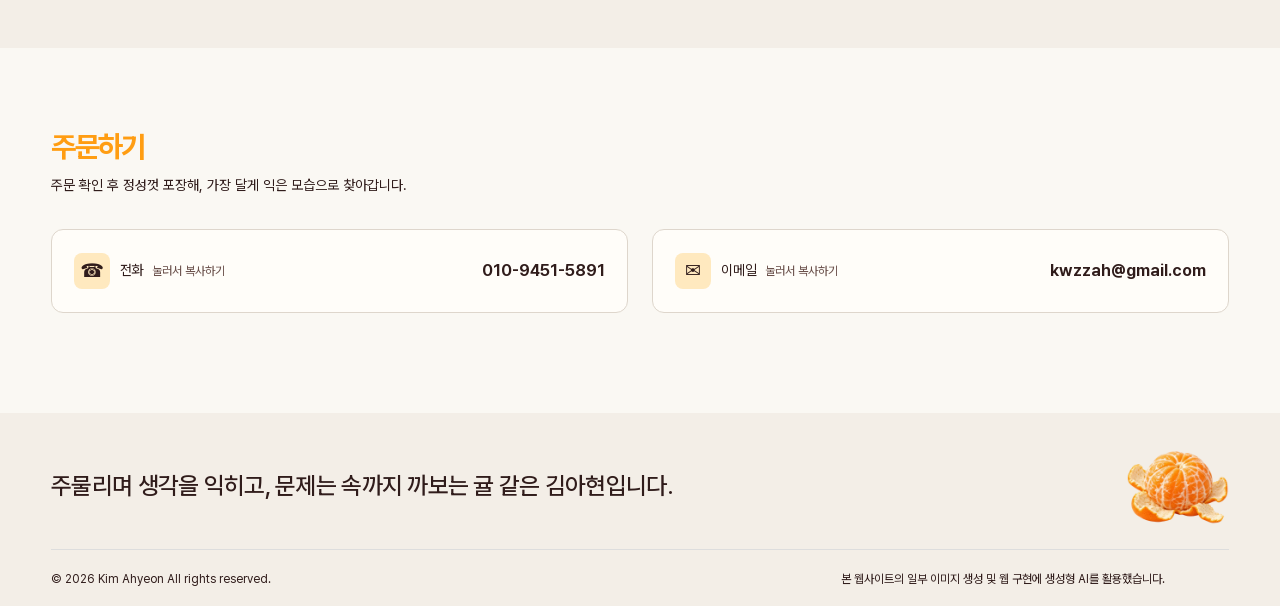
==== commit 059d8b4b: "Match project tag and card outline colors" ====
--- a/index.html
+++ b/index.html
@@ -5,9 +5,9 @@
   <meta name="description" content="주물리며 생각을 익히고, 문제는 속까지 까보는 귤 같은 기획자 김아현의 포트폴리오.">
   <meta name="theme-color" content="#FAF8F3"><title>잘 익은 귤 김아현</title>
   <link rel="icon" href="assets/brand-tangerine.webp" type="image/webp"><link rel="preload" href="assets/fonts/PretendardVariable.woff2" as="font" type="font/woff2" crossorigin>
-  <link rel="stylesheet" href="styles.css?v=citrus-palette"><link rel="stylesheet" href="design-v2.css?v=citrus-palette"><link rel="stylesheet" href="storyboard.css?v=citrus-palette"><link rel="stylesheet" href="motion.css?v=citrus-palette">
-  <script defer src="data.js?v=awards-and-colors"></script><script defer src="projects.js?v=awards-and-colors"></script><script defer src="app.js?v=career-chips"></script>
-<script defer src="motion.js?v=contact-cards"></script><link rel="stylesheet" href="palette.css?v=awards-and-colors"></head>
+  <link rel="stylesheet" href="styles.css?v=citrus-palette"><link rel="stylesheet" href="design-v2.css?v=project-tag-borders"><link rel="stylesheet" href="storyboard.css?v=citrus-palette"><link rel="stylesheet" href="motion.css?v=citrus-palette">
+  <script defer src="data.js?v=award-icon-size"></script><script defer src="projects.js?v=award-icon-size"></script><script defer src="app.js?v=career-chips"></script>
+<script defer src="motion.js?v=contact-cards"></script><link rel="stylesheet" href="palette.css?v=award-icon-size"></head>
 <body>
   <a class="skip" href="#main">본문 바로가기</a>
   <!-- GNB: 사용자가 지정한 간결한 일반 명칭, 기존 위치와 앵커는 유지. -->
--- a/design-v2.css
+++ b/design-v2.css
@@ -12,7 +12,7 @@
 .fruit-scene{overflow:hidden;border-radius:20px}/* 껍질의 이동 레이어가 페이지 가로 넘침을 만들지 않게 한정한다. */
 /* 이미지/역량/제목/한줄소개/날짜를 하나의 카드 안에 그룹화.
  * 첫 카드만 늘리는 규칙을 제거해 대표 프로젝트도 동등한 무게로 보인다. */
-.project-grid{display:grid;grid-template-columns:repeat(4,minmax(0,1fr));gap:24px}.project-card,.project-card:first-child.featured{grid-column:auto;display:flex;flex-direction:column;gap:0;border:1px solid #e9e9ef;border-radius:22px;overflow:hidden;background:#fff;transition:transform .22s,box-shadow .22s;min-width:0}.project-card:hover{transform:translateY(-5px);box-shadow:0 12px 26px #2222220a}.card-visual{border-radius:0;min-height:0;width:100%;aspect-ratio:1.55;padding:20px;flex-shrink:0}.card-visual img{width:100%;height:auto;max-height:100%;object-fit:contain;box-shadow:0 7px 18px #22222213;transition:transform .4s}.card-visual:hover img{transform:scale(1.035)}.card-type-art{font-size:clamp(24px,2.7vw,42px);line-height:1.3}.card-type-art small{font-size:10px;letter-spacing:0;margin-top:10px}.card-arrow{width:29px;height:29px;right:12px;bottom:12px;font-size:17px}.card-meta,.featured .card-meta{display:flex;flex-direction:column;flex:1;padding:20px}.tag-row{gap:6px;margin-bottom:13px;min-height:28px}.tag-row span{font-size:11px;padding:4px 9px;line-height:1.6;background:#fff7e8;border:1px solid #ffe0a6;color:var(--ink);border-radius:10px}.card-meta h3{font-size:23px;line-height:1.3;letter-spacing:-.025em;margin:0 0 12px}.card-meta h3 a{display:inline-block}.card-meta p.card-summary{font-size:14px;line-height:1.65;color:var(--ink);min-height:70px;margin:0 0 25px;font-weight:400}.card-date{border-top:1px solid #eeeeef;padding-top:14px;display:flex;gap:8px;align-items:center;margin-top:auto;color:var(--ink);font-size:12px;line-height:1.5}.card-date>span:first-child{color:var(--ink);font-size:18px}.filters button[aria-pressed=true]{background:#222;color:var(--ink)}.tool-item span{color:var(--ink)}.contact form{background:#fff}.profile div{border-color:#d9d9df}
+.project-grid{display:grid;grid-template-columns:repeat(4,minmax(0,1fr));gap:24px}.project-card,.project-card:first-child.featured{--project-card-border:#e9e9ef;grid-column:auto;display:flex;flex-direction:column;gap:0;border:1px solid var(--project-card-border);border-radius:22px;overflow:hidden;background:#fff;transition:transform .22s,box-shadow .22s;min-width:0}.project-card:hover{transform:translateY(-5px);box-shadow:0 12px 26px #2222220a}.card-visual{border-radius:0;min-height:0;width:100%;aspect-ratio:1.55;padding:20px;flex-shrink:0}.card-visual img{width:100%;height:auto;max-height:100%;object-fit:contain;box-shadow:0 7px 18px #22222213;transition:transform .4s}.card-visual:hover img{transform:scale(1.035)}.card-type-art{font-size:clamp(24px,2.7vw,42px);line-height:1.3}.card-type-art small{font-size:10px;letter-spacing:0;margin-top:10px}.card-arrow{width:29px;height:29px;right:12px;bottom:12px;font-size:17px}.card-meta,.featured .card-meta{display:flex;flex-direction:column;flex:1;padding:20px}.tag-row{gap:6px;margin-bottom:13px;min-height:28px}.tag-row span{font-size:11px;padding:4px 9px;line-height:1.6;background:#fff7e8;border:1px solid var(--project-card-border, var(--line));color:var(--ink);border-radius:10px}.card-meta h3{font-size:23px;line-height:1.3;letter-spacing:-.025em;margin:0 0 12px}.card-meta h3 a{display:inline-block}.card-meta p.card-summary{font-size:14px;line-height:1.65;color:var(--ink);min-height:70px;margin:0 0 25px;font-weight:400}.card-date{border-top:1px solid #eeeeef;padding-top:14px;display:flex;gap:8px;align-items:center;margin-top:auto;color:var(--ink);font-size:12px;line-height:1.5}.card-date>span:first-child{color:var(--ink);font-size:18px}.filters button[aria-pressed=true]{background:#222;color:var(--ink)}.tool-item span{color:var(--ink)}.contact form{background:#fff}.profile div{border-color:#d9d9df}
 @media(min-width:1600px){.hero{min-height:calc(100svh - 88px)}}
 @media(max-width:1000px){.project-grid{grid-template-columns:repeat(2,minmax(0,1fr))}.card-type-art{font-size:36px}.hero-art{min-height:340px}.intro-progress{gap:10px;font-size:10px}}
 @media(max-width:740px){.hero{min-height:calc(100svh - 72px);grid-template-columns:1fr;padding-top:25px;padding-bottom:18px;gap:8px}.hero h1{font-size:clamp(32px,7.8vw,48px)}.hero .eyebrow{font-size:9px;margin-bottom:14px}.hero-description{font-size:12px;margin:14px 0}.hero .button{font-size:12px;padding:12px 18px}.document-links{font-size:10px;margin-top:12px;gap:15px}.document-links .unavailable{font-size:10px}.hero-art{width:min(100%,290px);min-height:0;margin-top:0}.fruit-button{width:260px;max-width:100%}.orbit-label{font-size:8px;margin-top:7px}.intro-progress{margin-top:-9px;font-size:10px;gap:13px}.art-caption{font-size:10px;margin-top:8px}.hero-foot{margin-top:8px;font-size:9px;padding-top:12px;gap:10px}.hero-foot a{font-size:9px}.hero-foot>span:first-child{display:none}.project-grid{grid-template-columns:repeat(2,minmax(0,1fr));gap:14px}.card-meta,.featured .card-meta{padding:16px}.card-meta h3{font-size:20px}.card-meta p.card-summary{font-size:12px;min-height:80px}.tag-row span{font-size:10px;padding:3px 6px}.card-visual{padding:13px}.card-type-art{font-size:25px}.card-date{font-size:10px}.project-card{border-radius:18px}.manifesto{font-size:18px}.about-seal{background:#fff7e7}}
@@ -59,7 +59,7 @@
 .featured-projects h2 em{color:var(--ink);background:none}
 .featured-projects .all-projects-link{background:transparent;color:var(--ink);border:0;border-radius:0;padding:0;font-size:13px;gap:8px;align-self:flex-end;margin-bottom:5px}
 .featured-projects .project-grid{gap:20px}
-.featured-projects .project-card{border-color:#b6b6b6;border-radius:16px;cursor:pointer}
+.featured-projects .project-card{--project-card-border:#b6b6b6;border-radius:16px;cursor:pointer}
 .featured-projects .card-visual{background:#fff;border-bottom:1px solid #ddd;aspect-ratio:1.7;padding:28px;min-height:0}
 .featured-projects .card-visual img{box-shadow:none;max-width:100%;max-height:100%;object-fit:contain}
 .featured-projects .project-card:hover .card-visual img{transform:scale(1.055)}
--- a/palette.css
+++ b/palette.css
@@ -451,6 +451,10 @@
   }
 }
 
+#project-filters button[aria-pressed=true] {
+  color: #fff;
+}
+
 @media (hover: hover) {
   #career-filters button[aria-pressed]:hover,
   #project-filters button[aria-pressed]:hover {
@@ -547,12 +551,6 @@
   color: #fff;
 }
 
-#project-filters button[aria-pressed=false] {
-  background: #6b514c;
-  border-color: #6b514c;
-}
-
-#project-filters button[aria-pressed],
 .project-downloads a.button.primary,
 .back-to-top {
   color: #fff;
@@ -562,14 +560,6 @@
   color: var(--ink);
 }
 
-@media (hover: hover) {
-  #project-filters button[aria-pressed]:hover {
-    background: var(--orange-tint);
-    border-color: var(--off-red);
-    color: var(--ink);
-  }
-}
-
 @media (min-width: 561px) {
   .project-facts-with-award {
     grid-template-rows: repeat(4, auto);
